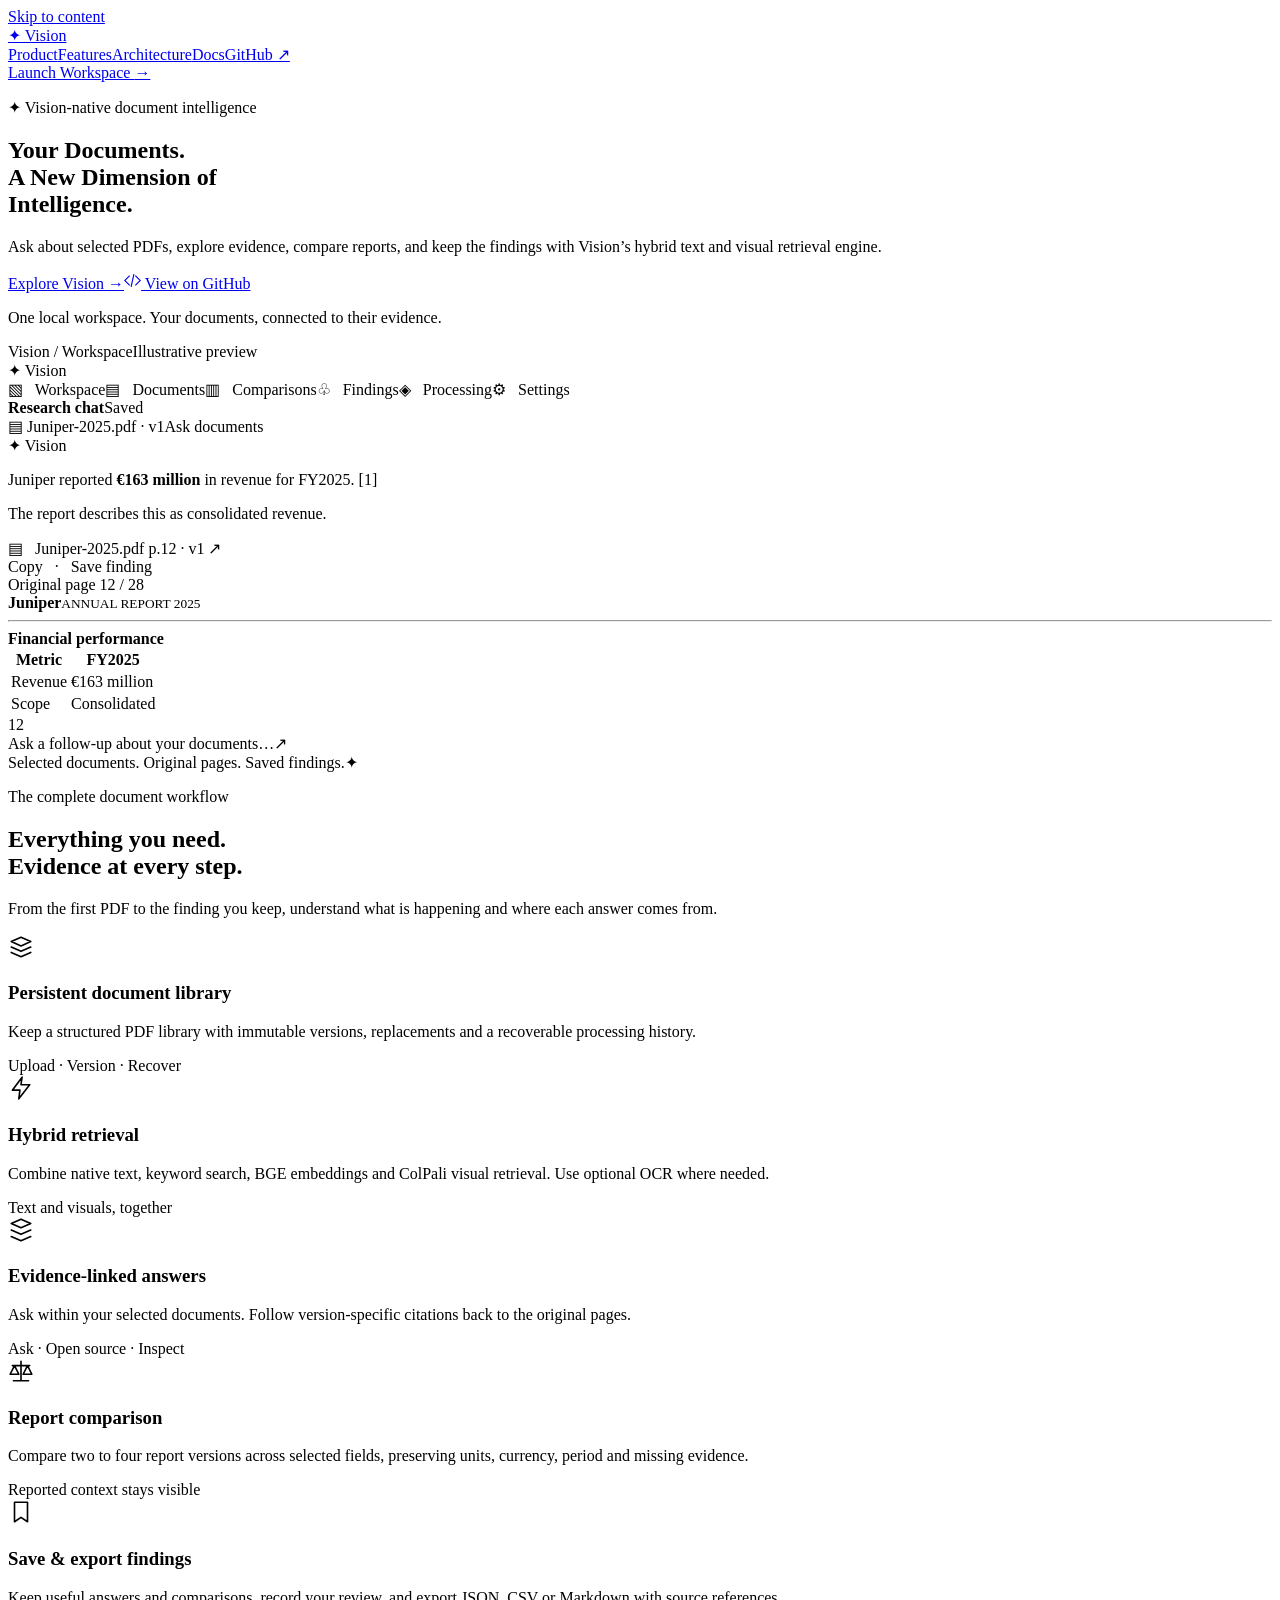
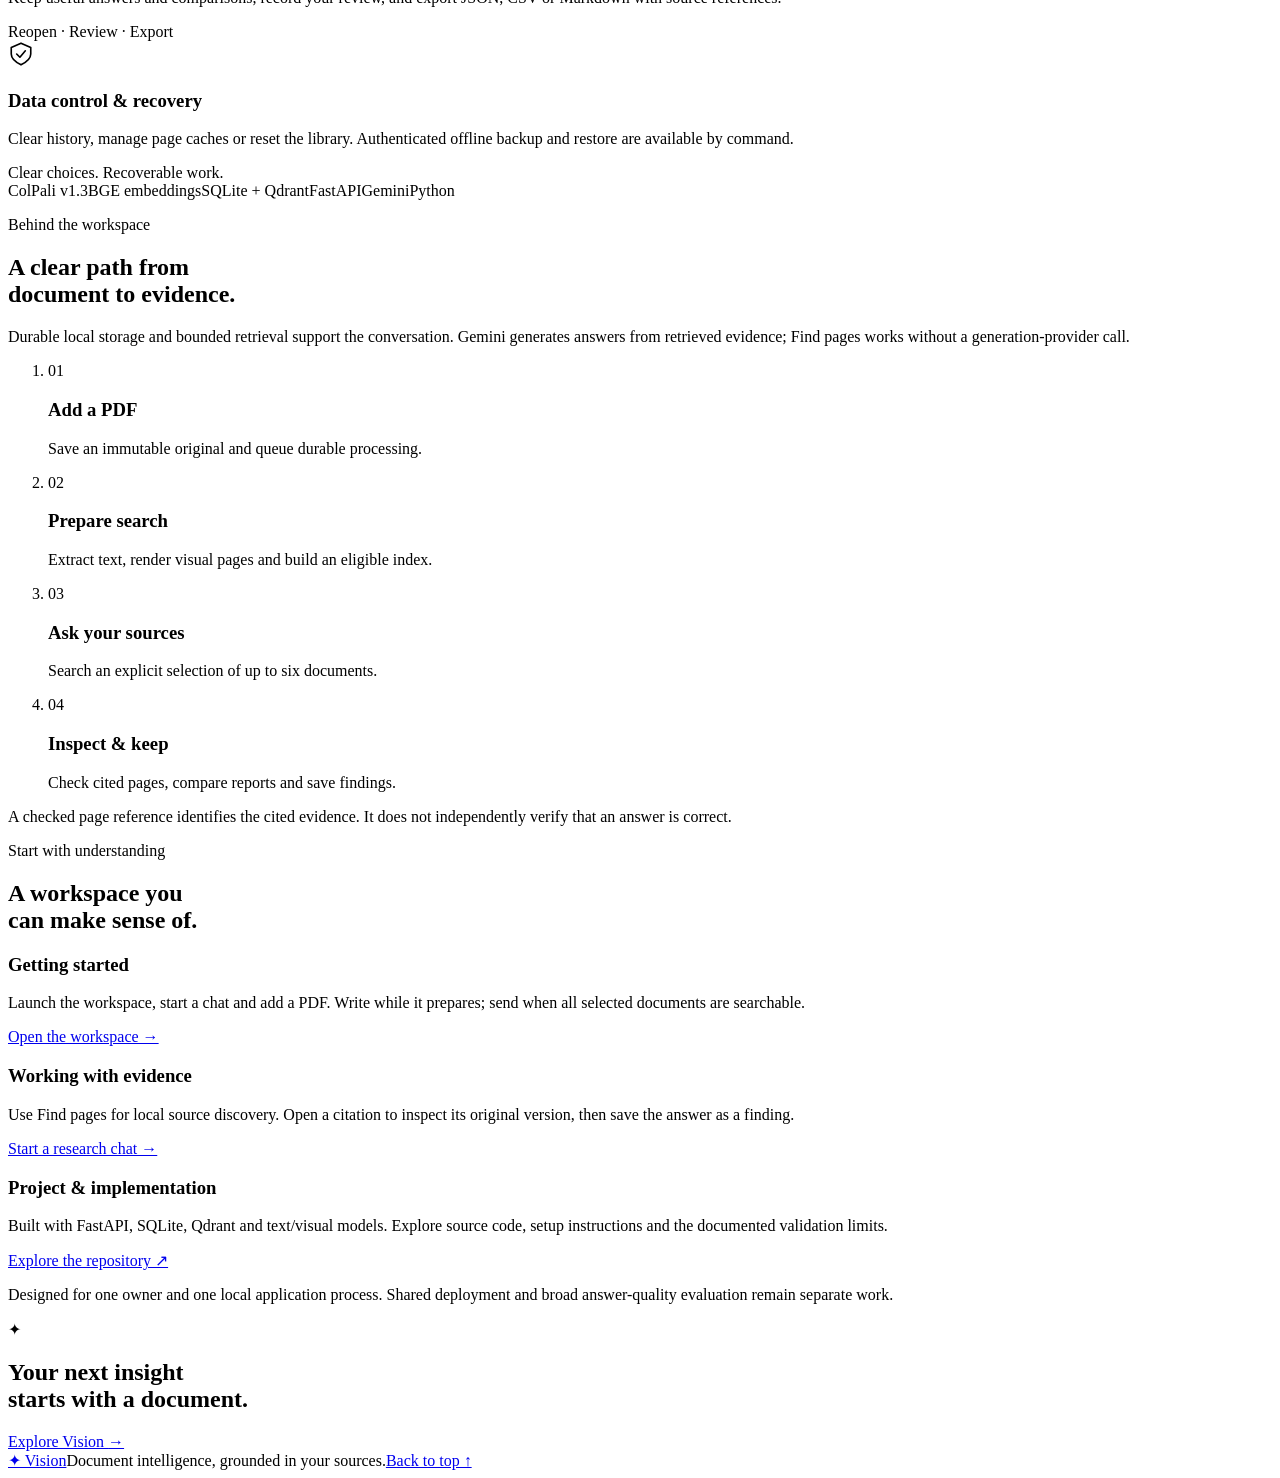
==== src/vision_rag/static/landing.html @ 255b36b0 "Polish landing icons mobile headline scale and singular page labels" ====
<!DOCTYPE html>
<html lang="en">
<head>
    <meta charset="UTF-8">
    <meta name="viewport" content="width=device-width, initial-scale=1.0">
    <meta name="description" content="Vision turns selected PDFs into an evidence-linked workspace. Explore hybrid retrieval, original cited pages, report comparisons and saved findings.">
    <meta name="theme-color" content="#091312">
    <title>Vision — Luminous Document Intelligence</title>
    <link rel="preconnect" href="https://fonts.googleapis.com">
    <link rel="preconnect" href="https://fonts.gstatic.com" crossorigin>
    <link href="https://fonts.googleapis.com/css2?family=Inter:wght@400;450;500;550;600;650;700&display=swap" rel="stylesheet">
    <link rel="stylesheet" href="/static/landing.css">
    <script src="/static/landing.js" defer></script>
</head>
<body>
    <a class="skip" href="#product">Skip to content</a>
    <div class="atmosphere" aria-hidden="true"><div class="orbit"></div><div class="ribbon"></div></div>
    <header class="site-header wrap">
        <a class="brand" href="/" aria-label="Vision home"><span class="star" aria-hidden="true">✦</span> Vision</a>
        <nav class="site-nav" aria-label="Project navigation"><a href="#product">Product</a><a href="#features">Features</a><a href="#architecture">Architecture</a><a href="#documentation">Docs</a><a href="https://github.com/saubhagya7dev/Vision---Document-Intelligence-RAG-pipeline" target="_blank" rel="noopener noreferrer">GitHub ↗</a></nav>
        <a class="button primary header-launch" href="/workspace">Launch Workspace <span aria-hidden="true">→</span></a>
    </header>
    <main>
        <section class="hero wrap" id="product" aria-labelledby="hero-title">
            <div class="hero-copy">
                <p class="eyebrow"><span aria-hidden="true">✦</span> Vision-native document intelligence</p>
                <h1 id="hero-title">Your Documents.<br>A New Dimension of<br><span>Intelligence.</span></h1>
                <p class="hero-description">Ask about selected PDFs, explore evidence, compare reports, and keep the findings with Vision’s hybrid text and visual retrieval engine.</p>
                <div class="hero-actions"><a class="button primary" href="/workspace">Explore Vision <span aria-hidden="true">→</span></a><a class="button secondary" href="https://github.com/saubhagya7dev/Vision---Document-Intelligence-RAG-pipeline" target="_blank" rel="noopener noreferrer"><svg aria-hidden="true" width="17" height="17" viewBox="0 0 24 24" fill="none" stroke="currentColor" stroke-width="1.6"><path d="m8 5-7 7 7 7M16 5l7 7-7 7M14 3l-4 18"/></svg> View on GitHub</a></div>
                <p class="hero-note">One local workspace. Your documents, connected to their evidence.</p>
            </div>
            <div class="product-preview" aria-label="Illustrative workspace preview using fictional reports">
                <div class="preview-windowbar"><span class="window-dots" aria-hidden="true"><i></i><i></i><i></i></span><span>Vision / Workspace</span><span class="demo-label">Illustrative preview</span></div>
                <div class="preview-app">
                    <aside class="preview-sidebar" aria-hidden="true"><div class="preview-brand"><span class="star">✦</span> Vision</div><span class="preview-nav active">▧ &nbsp; Workspace</span><span class="preview-nav">▤ &nbsp; Documents</span><span class="preview-nav">▥ &nbsp; Comparisons</span><span class="preview-nav">♧ &nbsp; Findings</span><span class="preview-nav">◈ &nbsp; Processing</span><span class="preview-nav">⚙ &nbsp; Settings</span></aside>
                    <div class="preview-main">
                        <div class="preview-heading"><strong>Research chat</strong><span class="small-state">Saved</span></div>
                        <div class="preview-scope"><span>▤ Juniper-2025.pdf · v1</span><span>Ask documents</span></div>
                        <div class="preview-content">
                            <div class="preview-answer"><div class="assistant-name"><span class="star">✦</span> Vision</div><p>Juniper reported <strong>€163 million</strong> in revenue for FY2025. <span class="demo-citation">[1]</span></p><p class="preview-muted">The report describes this as consolidated revenue.</p><div class="preview-source">▤ &nbsp; Juniper-2025.pdf <span>p.12 · v1 ↗</span></div><div class="preview-answer-actions">Copy &nbsp; · &nbsp; Save finding</div></div>
                            <div class="preview-evidence"><div class="preview-file">Original page <span>12 / 28</span></div><div class="preview-paper"><strong>Juniper</strong><small>ANNUAL REPORT 2025</small><hr><b>Financial performance</b><table><tr><th>Metric</th><th>FY2025</th></tr><tr><td>Revenue</td><td>€163 million</td></tr><tr><td>Scope</td><td>Consolidated</td></tr></table><span class="paper-page">12</span></div></div>
                        </div>
                        <div class="preview-composer"><span>Ask a follow-up about your documents…</span><span class="preview-send" aria-hidden="true">↗</span></div>
                    </div>
                </div>
                <div class="preview-caption"><span>Selected documents. Original pages. Saved findings.</span><span class="star" aria-hidden="true">✦</span></div>
            </div>
        </section>

        <section class="features wrap" id="features" aria-labelledby="features-title">
            <div class="section-heading"><p class="section-kicker">The complete document workflow</p><h2 id="features-title">Everything you need.<br><span>Evidence at every step.</span></h2><p>From the first PDF to the finding you keep, understand what is happening and where each answer comes from.</p></div>
            <div class="feature-grid">
                <article class="feature-card"><span class="feature-icon" aria-hidden="true"><svg width="26" height="26" viewBox="0 0 24 24" fill="none" stroke="currentColor" stroke-width="1.5" stroke-linecap="round" stroke-linejoin="round"><path d="m3 7 9-4 9 4-9 4-9-4Zm0 5 9 4 9-4M3 17l9 4 9-4"/></svg></span><h3>Persistent document library</h3><p>Keep a structured PDF library with immutable versions, replacements and a recoverable processing history.</p><span class="feature-detail">Upload · Version · Recover</span></article>
                <article class="feature-card"><span class="feature-icon" aria-hidden="true"><svg width="26" height="26" viewBox="0 0 24 24" fill="none" stroke="currentColor" stroke-width="1.5" stroke-linecap="round" stroke-linejoin="round"><path d="m13 2-9 12h7l-1 8 10-13h-8l1-7Z"/></svg></span><h3>Hybrid retrieval</h3><p>Combine native text, keyword search, BGE embeddings and ColPali visual retrieval. Use optional OCR where needed.</p><span class="feature-detail">Text and visuals, together</span></article>
                <article class="feature-card"><span class="feature-icon" aria-hidden="true"><svg width="26" height="26" viewBox="0 0 24 24" fill="none" stroke="currentColor" stroke-width="1.5" stroke-linecap="round" stroke-linejoin="round"><path d="m3 6 9-4 9 4-9 4-9-4Zm0 6 9 4 9-4M3 18l9 4 9-4"/></svg></span><h3>Evidence-linked answers</h3><p>Ask within your selected documents. Follow version-specific citations back to the original pages.</p><span class="feature-detail">Ask · Open source · Inspect</span></article>
                <article class="feature-card"><span class="feature-icon" aria-hidden="true"><svg width="26" height="26" viewBox="0 0 24 24" fill="none" stroke="currentColor" stroke-width="1.5" stroke-linecap="round" stroke-linejoin="round"><path d="M12 3v18M5 21h14M4 7h16M6 7l-4 8h8L6 7Zm12 0-4 8h8l-4-8Z"/></svg></span><h3>Report comparison</h3><p>Compare two to four report versions across selected fields, preserving units, currency, period and missing evidence.</p><span class="feature-detail">Reported context stays visible</span></article>
                <article class="feature-card"><span class="feature-icon" aria-hidden="true"><svg width="26" height="26" viewBox="0 0 24 24" fill="none" stroke="currentColor" stroke-width="1.5" stroke-linecap="round" stroke-linejoin="round"><path d="M6 3h12v18l-6-4-6 4V3Z"/></svg></span><h3>Save &amp; export findings</h3><p>Keep useful answers and comparisons, record your review, and export JSON, CSV or Markdown with source references.</p><span class="feature-detail">Reopen · Review · Export</span></article>
                <article class="feature-card"><span class="feature-icon" aria-hidden="true"><svg width="26" height="26" viewBox="0 0 24 24" fill="none" stroke="currentColor" stroke-width="1.5" stroke-linecap="round" stroke-linejoin="round"><path d="m12 2 9 4v6c0 5-5 8-9 10-4-2-9-5-9-10V6l9-4Z"/><path d="m8 12 3 3 5-6"/></svg></span><h3>Data control &amp; recovery</h3><p>Clear history, manage page caches or reset the library. Authenticated offline backup and restore are available by command.</p><span class="feature-detail">Clear choices. Recoverable work.</span></article>
            </div>
            <div class="technology-strip" aria-label="Project technologies"><span>ColPali v1.3</span><span>BGE embeddings</span><span>SQLite + Qdrant</span><span>FastAPI</span><span>Gemini</span><span>Python</span></div>
        </section>

        <section class="architecture wrap" id="architecture" aria-labelledby="architecture-title">
            <div class="section-heading"><p class="section-kicker">Behind the workspace</p><h2 id="architecture-title">A clear path from<br><span>document to evidence.</span></h2><p>Durable local storage and bounded retrieval support the conversation. Gemini generates answers from retrieved evidence; Find pages works without a generation-provider call.</p></div>
            <ol class="pipeline"><li><span>01</span><h3>Add a PDF</h3><p>Save an immutable original and queue durable processing.</p></li><li><span>02</span><h3>Prepare search</h3><p>Extract text, render visual pages and build an eligible index.</p></li><li><span>03</span><h3>Ask your sources</h3><p>Search an explicit selection of up to six documents.</p></li><li><span>04</span><h3>Inspect &amp; keep</h3><p>Check cited pages, compare reports and save findings.</p></li></ol>
            <p class="architecture-note">A checked page reference identifies the cited evidence. It does not independently verify that an answer is correct.</p>
        </section>

        <section class="documentation wrap" id="documentation" aria-labelledby="documentation-title">
            <div class="section-heading"><p class="section-kicker">Start with understanding</p><h2 id="documentation-title">A workspace you<br><span>can make sense of.</span></h2></div>
            <div class="guide-grid"><article><h3>Getting started</h3><p>Launch the workspace, start a chat and add a PDF. Write while it prepares; send when all selected documents are searchable.</p><a href="/workspace">Open the workspace →</a></article><article><h3>Working with evidence</h3><p>Use Find pages for local source discovery. Open a citation to inspect its original version, then save the answer as a finding.</p><a href="/workspace#chat">Start a research chat →</a></article><article><h3>Project &amp; implementation</h3><p>Built with FastAPI, SQLite, Qdrant and text/visual models. Explore source code, setup instructions and the documented validation limits.</p><a href="https://github.com/saubhagya7dev/Vision---Document-Intelligence-RAG-pipeline" target="_blank" rel="noopener noreferrer">Explore the repository ↗</a></article></div>
            <p class="local-note">Designed for one owner and one local application process. Shared deployment and broad answer-quality evaluation remain separate work.</p>
        </section>

        <section class="closing wrap"><span class="star" aria-hidden="true">✦</span><h2>Your next insight<br>starts with a document.</h2><a class="button primary" href="/workspace">Explore Vision <span aria-hidden="true">→</span></a></section>
    </main>
    <footer class="site-footer wrap"><a class="brand" href="/"><span class="star" aria-hidden="true">✦</span> Vision</a><span>Document intelligence, grounded in your sources.</span><a href="#product">Back to top ↑</a></footer>
</body>
</html>
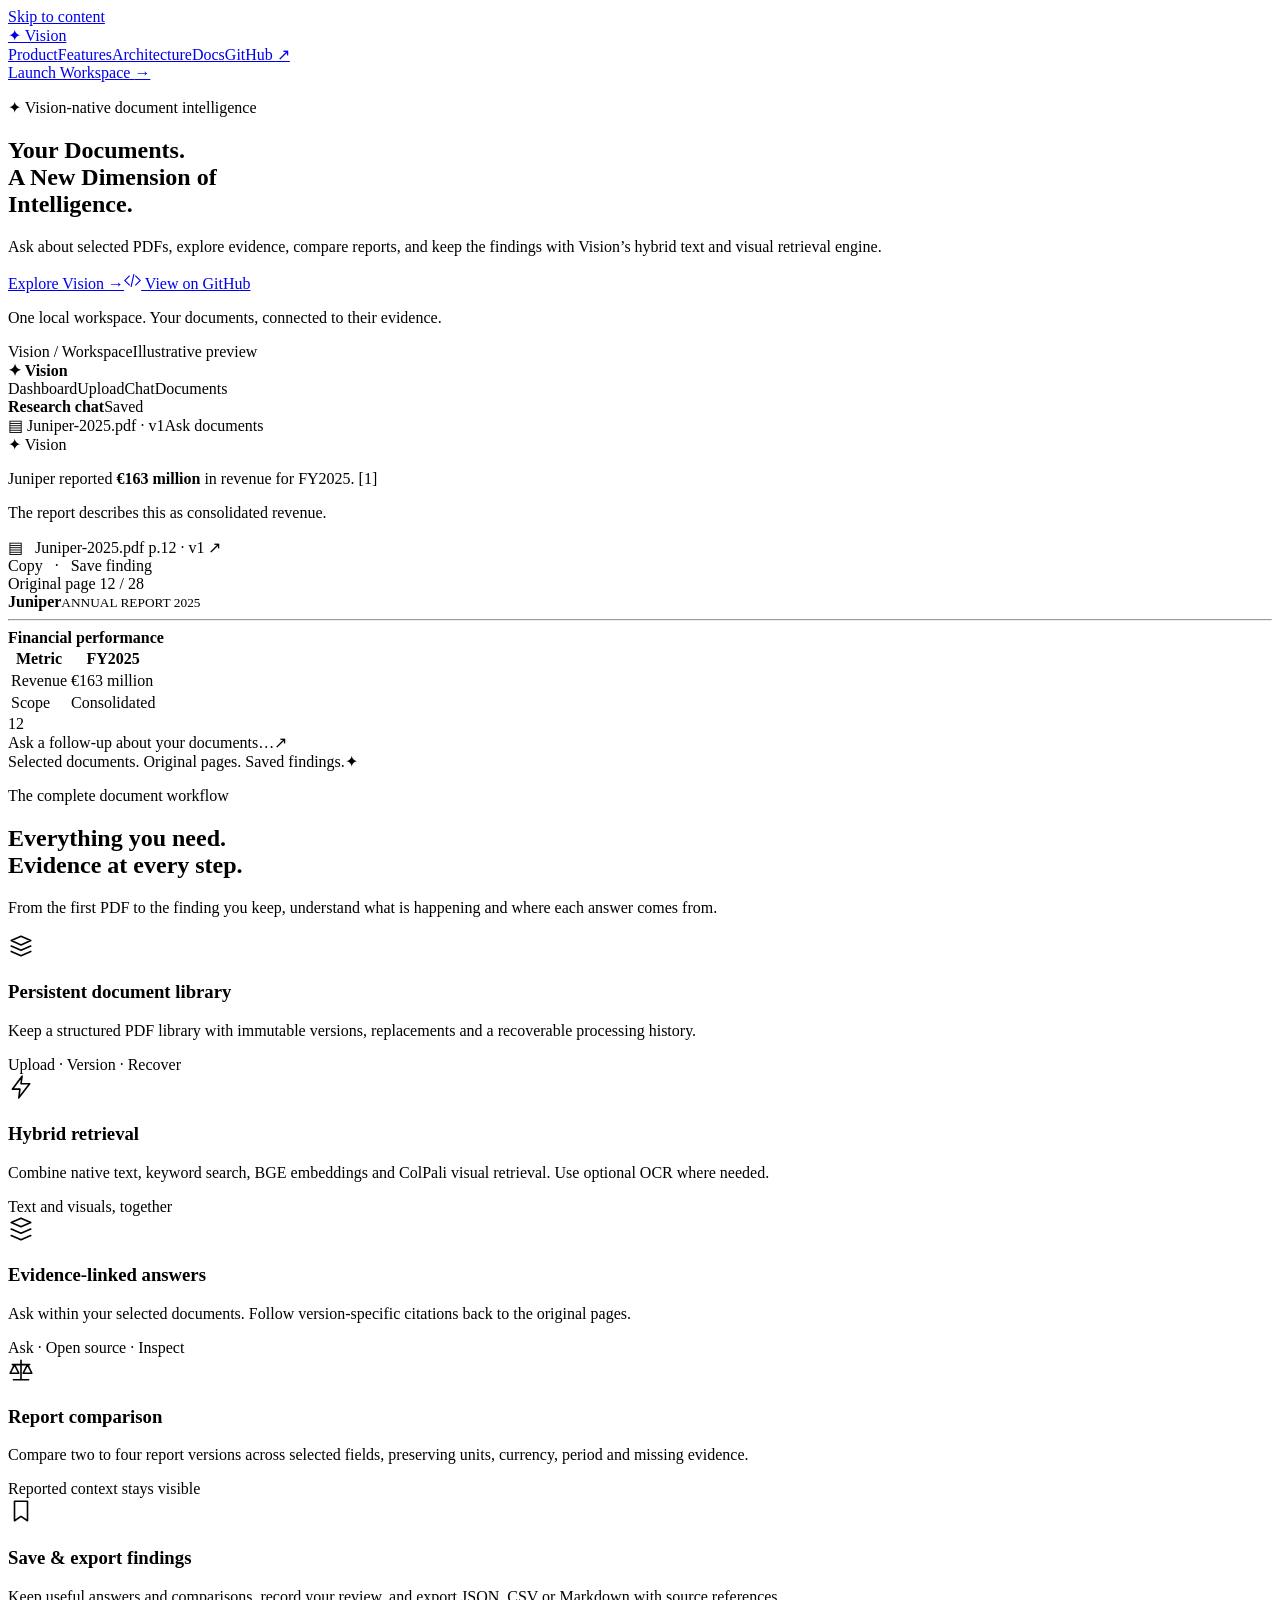
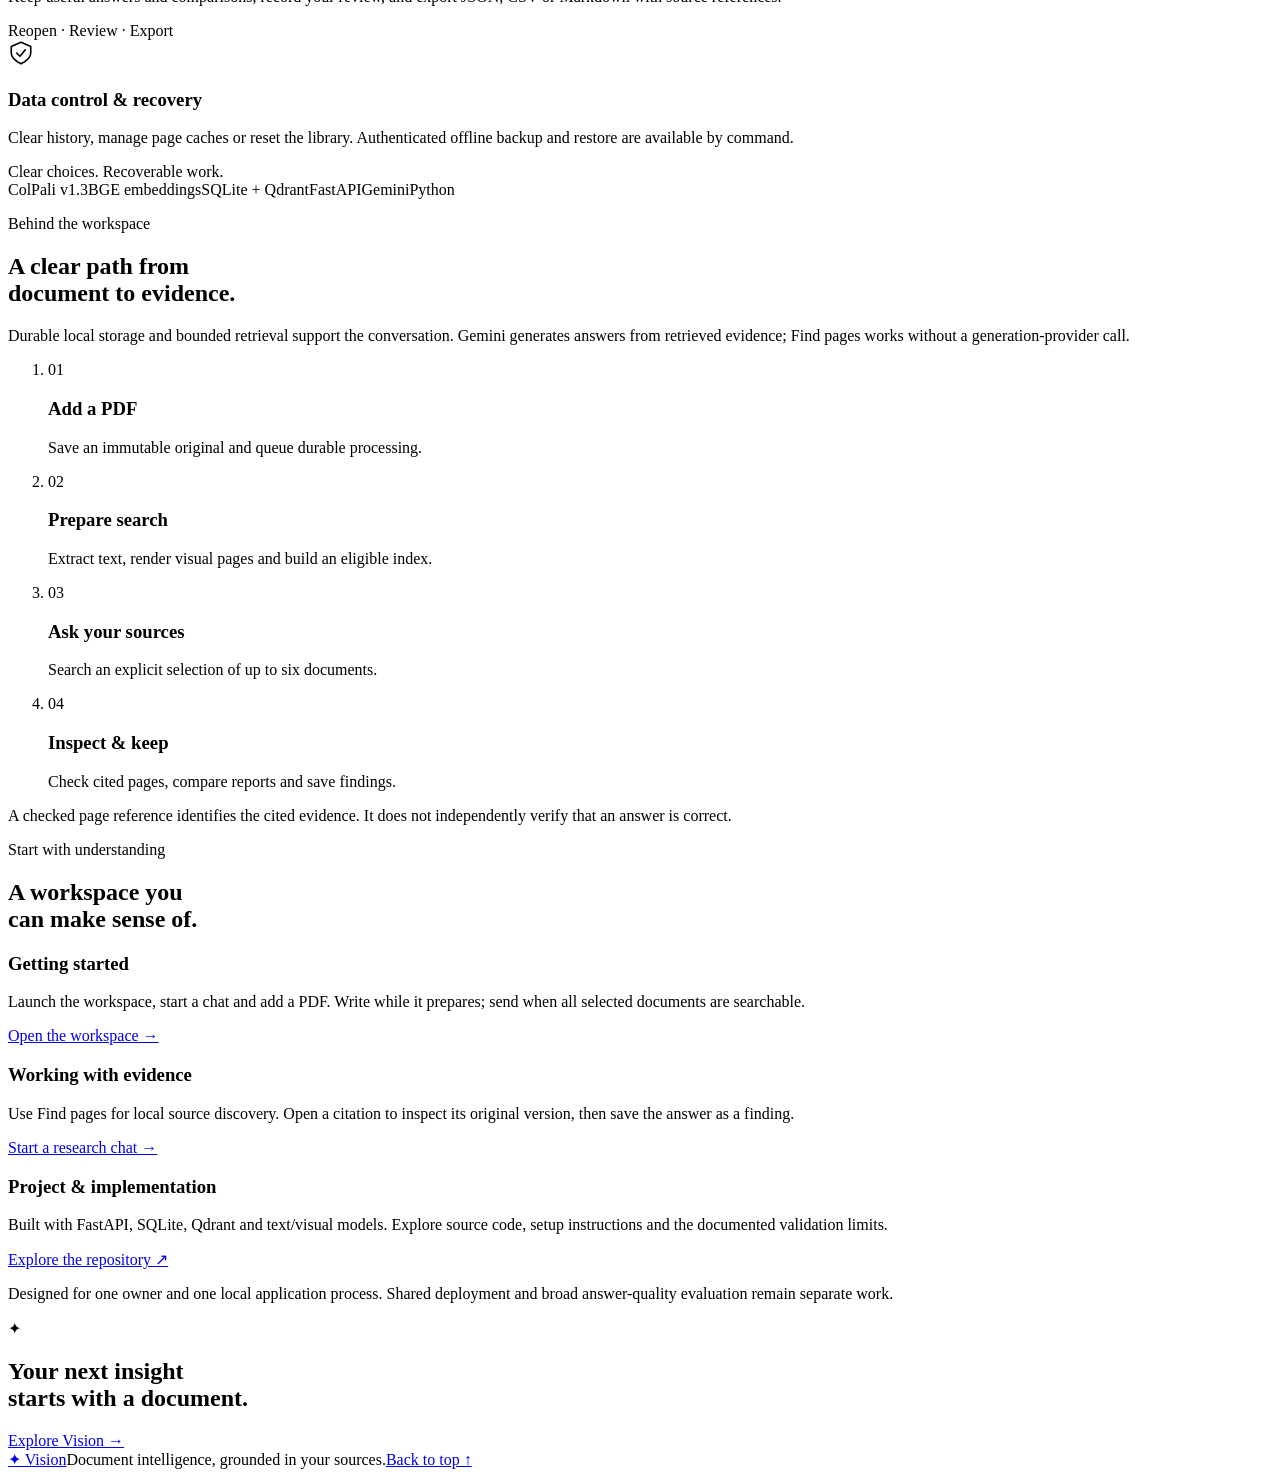
==== commit c2e3206e: "Darken project and workspace surfaces and style the compact navigation bar" ====
--- a/src/vision_rag/static/landing.html
+++ b/src/vision_rag/static/landing.html
@@ -31,8 +31,8 @@
             </div>
             <div class="product-preview" aria-label="Illustrative workspace preview using fictional reports">
                 <div class="preview-windowbar"><span class="window-dots" aria-hidden="true"><i></i><i></i><i></i></span><span>Vision / Workspace</span><span class="demo-label">Illustrative preview</span></div>
+                <div class="preview-mini-header" aria-hidden="true"><strong><span class="star">✦</span> Vision</strong><div class="preview-mini-nav"><span>Dashboard</span><span>Upload</span><span class="active">Chat</span><span>Documents</span></div></div>
                 <div class="preview-app">
-                    <aside class="preview-sidebar" aria-hidden="true"><div class="preview-brand"><span class="star">✦</span> Vision</div><span class="preview-nav active">▧ &nbsp; Workspace</span><span class="preview-nav">▤ &nbsp; Documents</span><span class="preview-nav">▥ &nbsp; Comparisons</span><span class="preview-nav">♧ &nbsp; Findings</span><span class="preview-nav">◈ &nbsp; Processing</span><span class="preview-nav">⚙ &nbsp; Settings</span></aside>
                     <div class="preview-main">
                         <div class="preview-heading"><strong>Research chat</strong><span class="small-state">Saved</span></div>
                         <div class="preview-scope"><span>▤ Juniper-2025.pdf · v1</span><span>Ask documents</span></div>
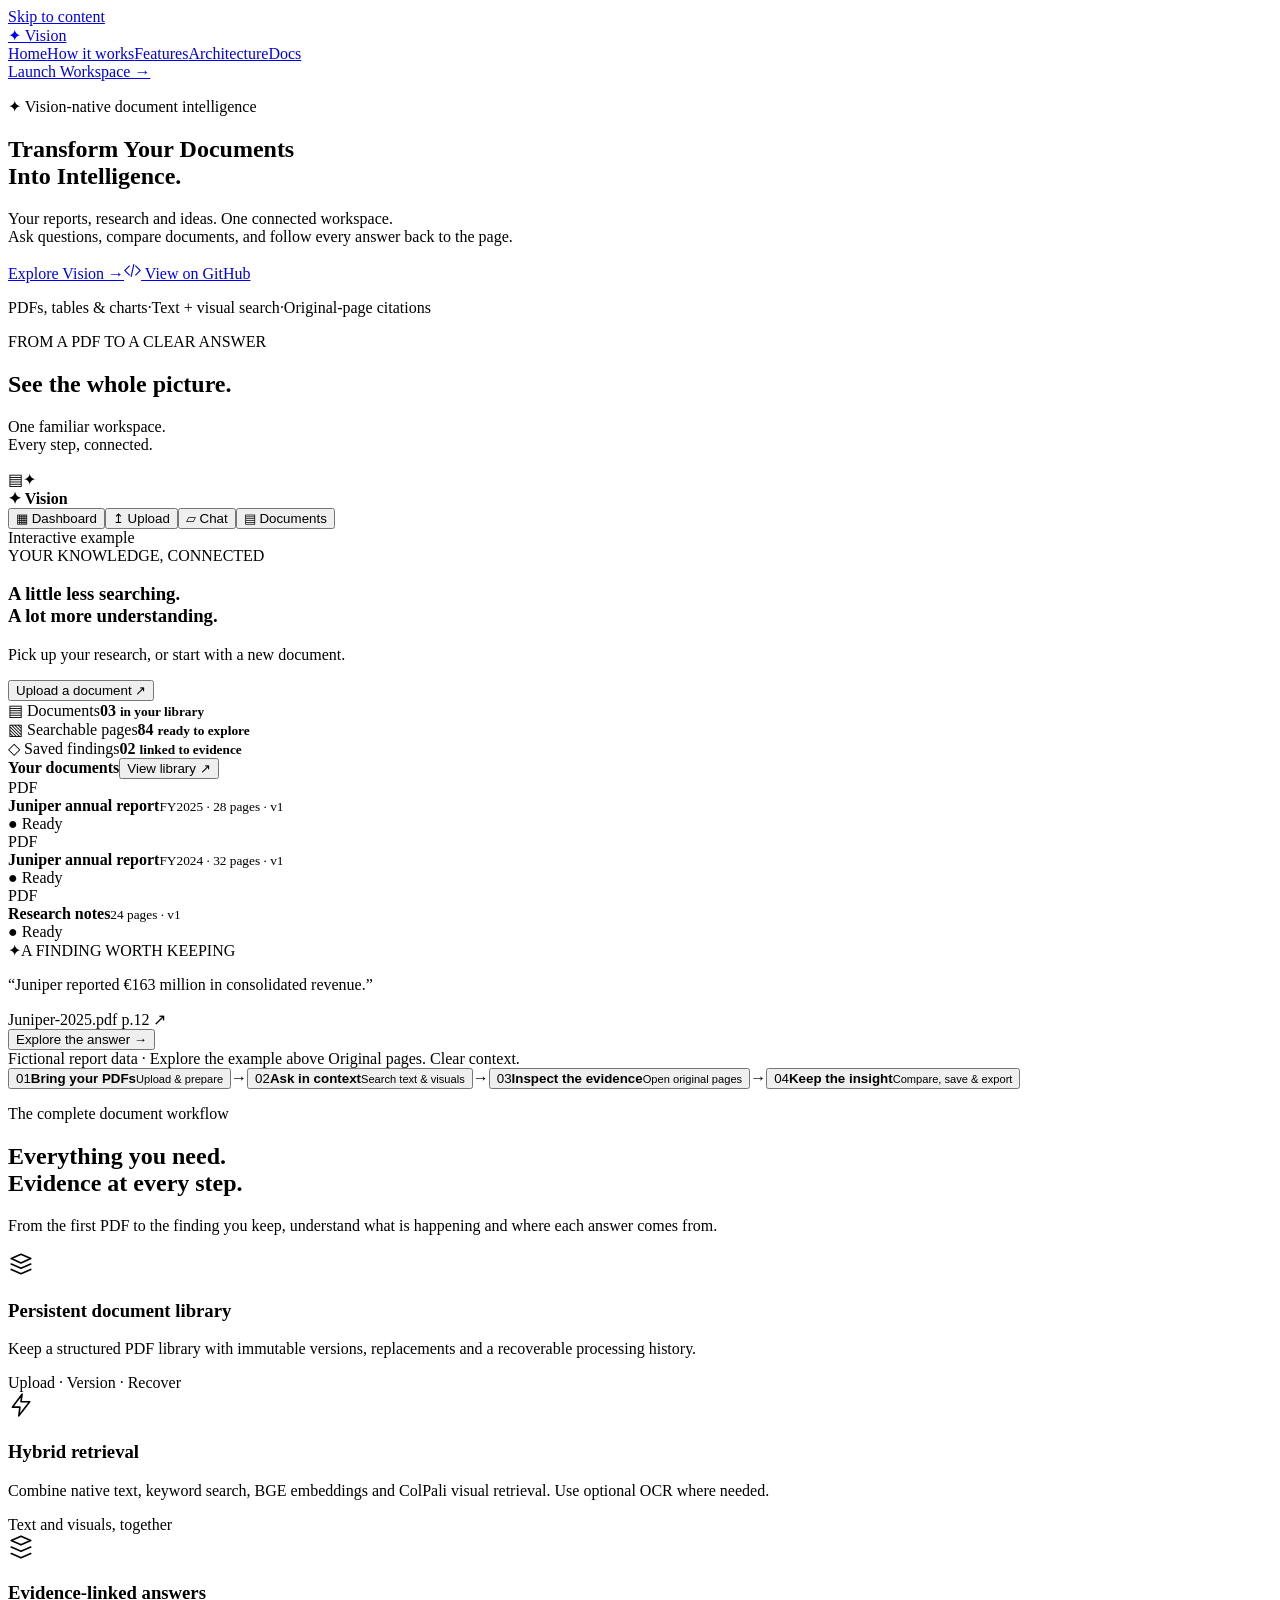
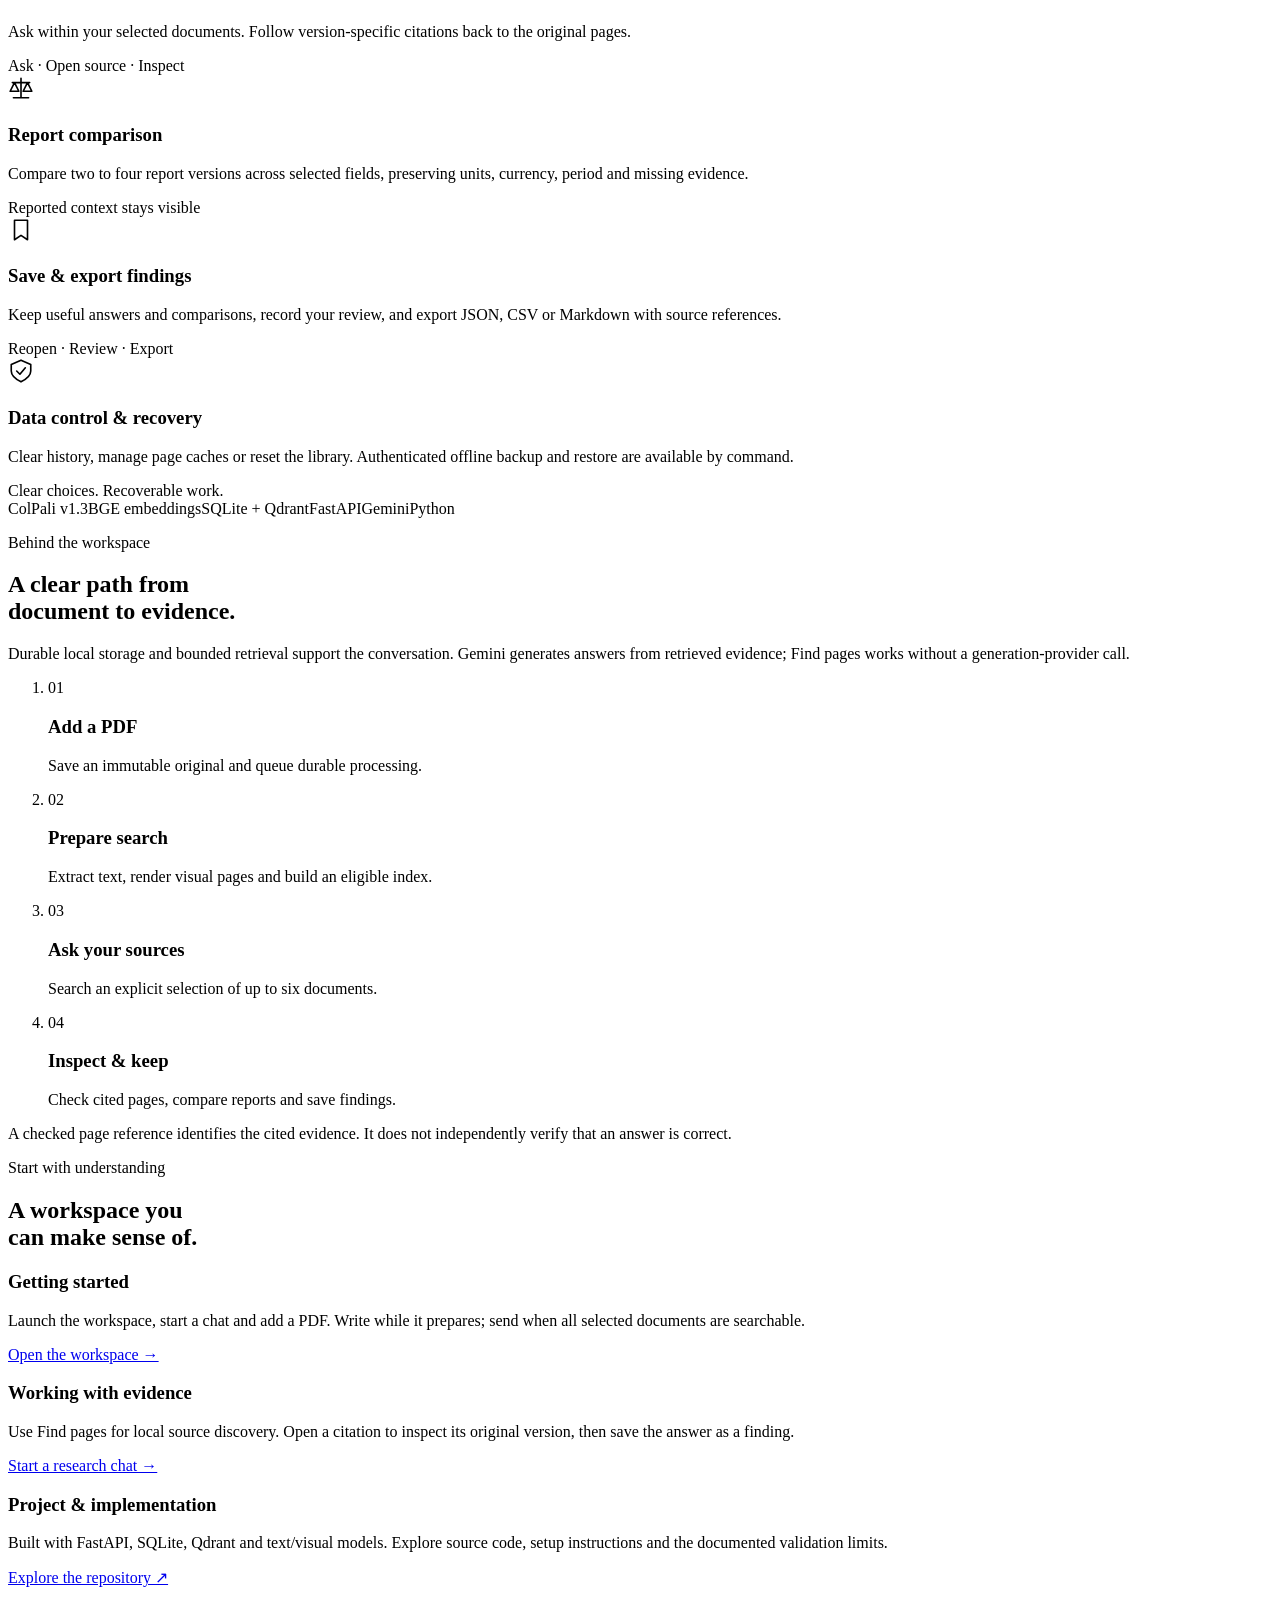
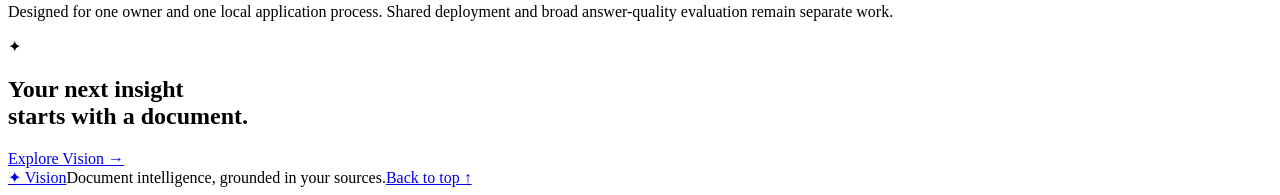
==== commit 9a33c97d: "Rebuild the landing story around a centered hero and complete product walkthrough" ====
--- a/src/vision_rag/static/landing.html
+++ b/src/vision_rag/static/landing.html
@@ -17,34 +17,47 @@
     <div class="atmosphere" aria-hidden="true"><div class="orbit"></div><div class="ribbon"></div></div>
     <header class="site-header wrap">
         <a class="brand" href="/" aria-label="Vision home"><span class="star" aria-hidden="true">✦</span> Vision</a>
-        <nav class="site-nav" aria-label="Project navigation"><a href="#product">Product</a><a href="#features">Features</a><a href="#architecture">Architecture</a><a href="#documentation">Docs</a><a href="https://github.com/saubhagya7dev/Vision---Document-Intelligence-RAG-pipeline" target="_blank" rel="noopener noreferrer">GitHub ↗</a></nav>
+        <nav class="site-nav" aria-label="Project navigation"><a href="#product">Home</a><a href="#how-it-works">How it works</a><a href="#features">Features</a><a href="#architecture">Architecture</a><a href="#documentation">Docs</a></nav>
         <a class="button primary header-launch" href="/workspace">Launch Workspace <span aria-hidden="true">→</span></a>
     </header>
     <main>
         <section class="hero wrap" id="product" aria-labelledby="hero-title">
             <div class="hero-copy">
                 <p class="eyebrow"><span aria-hidden="true">✦</span> Vision-native document intelligence</p>
-                <h1 id="hero-title">Your Documents.<br>A New Dimension of<br><span>Intelligence.</span></h1>
-                <p class="hero-description">Ask about selected PDFs, explore evidence, compare reports, and keep the findings with Vision’s hybrid text and visual retrieval engine.</p>
+                <h1 id="hero-title">Transform Your Documents<br>Into <span>Intelligence.</span></h1>
+                <p class="hero-description">Your reports, research and ideas. One connected workspace.<br>Ask questions, compare documents, and follow every answer back to the page.</p>
                 <div class="hero-actions"><a class="button primary" href="/workspace">Explore Vision <span aria-hidden="true">→</span></a><a class="button secondary" href="https://github.com/saubhagya7dev/Vision---Document-Intelligence-RAG-pipeline" target="_blank" rel="noopener noreferrer"><svg aria-hidden="true" width="17" height="17" viewBox="0 0 24 24" fill="none" stroke="currentColor" stroke-width="1.6"><path d="m8 5-7 7 7 7M16 5l7 7-7 7M14 3l-4 18"/></svg> View on GitHub</a></div>
-                <p class="hero-note">One local workspace. Your documents, connected to their evidence.</p>
+                <p class="hero-note"><span>PDFs, tables &amp; charts</span><i>·</i><span>Text + visual search</span><i>·</i><span>Original-page citations</span></p>
             </div>
-            <div class="product-preview" aria-label="Illustrative workspace preview using fictional reports">
-                <div class="preview-windowbar"><span class="window-dots" aria-hidden="true"><i></i><i></i><i></i></span><span>Vision / Workspace</span><span class="demo-label">Illustrative preview</span></div>
-                <div class="preview-mini-header" aria-hidden="true"><strong><span class="star">✦</span> Vision</strong><div class="preview-mini-nav"><span>Dashboard</span><span>Upload</span><span class="active">Chat</span><span>Documents</span></div></div>
-                <div class="preview-app">
-                    <div class="preview-main">
-                        <div class="preview-heading"><strong>Research chat</strong><span class="small-state">Saved</span></div>
-                        <div class="preview-scope"><span>▤ Juniper-2025.pdf · v1</span><span>Ask documents</span></div>
-                        <div class="preview-content">
-                            <div class="preview-answer"><div class="assistant-name"><span class="star">✦</span> Vision</div><p>Juniper reported <strong>€163 million</strong> in revenue for FY2025. <span class="demo-citation">[1]</span></p><p class="preview-muted">The report describes this as consolidated revenue.</p><div class="preview-source">▤ &nbsp; Juniper-2025.pdf <span>p.12 · v1 ↗</span></div><div class="preview-answer-actions">Copy &nbsp; · &nbsp; Save finding</div></div>
-                            <div class="preview-evidence"><div class="preview-file">Original page <span>12 / 28</span></div><div class="preview-paper"><strong>Juniper</strong><small>ANNUAL REPORT 2025</small><hr><b>Financial performance</b><table><tr><th>Metric</th><th>FY2025</th></tr><tr><td>Revenue</td><td>€163 million</td></tr><tr><td>Scope</td><td>Consolidated</td></tr></table><span class="paper-page">12</span></div></div>
-                        </div>
-                        <div class="preview-composer"><span>Ask a follow-up about your documents…</span><span class="preview-send" aria-hidden="true">↗</span></div>
+        </section>
+
+        <section class="experience wrap" id="how-it-works" aria-labelledby="experience-title">
+            <div class="experience-intro"><div><p class="section-kicker">FROM A PDF TO A CLEAR ANSWER</p><h2 id="experience-title">See the whole picture.</h2></div><p>One familiar workspace.<br>Every step, connected.</p></div>
+            <div class="product-stage">
+                <div class="stage-grid" aria-hidden="true"></div><span class="stage-node node-left" aria-hidden="true">▤</span><span class="stage-node node-right" aria-hidden="true">✦</span>
+                <div class="demo-window" aria-label="Interactive product demonstration with fictional Juniper report data">
+                    <div class="demo-topbar"><strong><span class="star" aria-hidden="true">✦</span> Vision</strong><div class="demo-tabs" role="tablist" aria-label="Explore the document workflow"><button id="demo-tab-dashboard" role="tab" aria-selected="true" aria-controls="demo-dashboard" data-demo="dashboard">▦ <span>Dashboard</span></button><button id="demo-tab-upload" role="tab" aria-selected="false" aria-controls="demo-upload" tabindex="-1" data-demo="upload">↥ <span>Upload</span></button><button id="demo-tab-chat" role="tab" aria-selected="false" aria-controls="demo-chat" tabindex="-1" data-demo="chat">▱ <span>Chat</span></button><button id="demo-tab-documents" role="tab" aria-selected="false" aria-controls="demo-documents" tabindex="-1" data-demo="documents">▤ <span>Documents</span></button></div><span class="demo-badge"><i></i> Interactive example</span></div>
+                    <div class="demo-panel" id="demo-dashboard" role="tabpanel" aria-labelledby="demo-tab-dashboard">
+                        <div class="demo-page-heading"><div><span class="demo-eyebrow">YOUR KNOWLEDGE, CONNECTED</span><h3>A little less searching.<br>A lot more understanding.</h3><p>Pick up your research, or start with a new document.</p></div><button class="button secondary demo-next" data-go="upload">Upload a document <span>↗</span></button></div>
+                        <div class="demo-stats"><div><span>▤ Documents</span><strong>03 <small>in your library</small></strong></div><div><span>▧ Searchable pages</span><strong>84 <small>ready to explore</small></strong></div><div><span>◇ Saved findings</span><strong>02 <small>linked to evidence</small></strong></div></div>
+                        <div class="dashboard-bottom"><div class="demo-library"><div class="demo-card-heading"><strong>Your documents</strong><button class="text-button" data-go="documents">View library ↗</button></div><div class="demo-file-row"><span class="pdf-symbol">PDF</span><div><strong>Juniper annual report</strong><small>FY2025 · 28 pages · v1</small></div><span class="ready-label">● Ready</span></div><div class="demo-file-row"><span class="pdf-symbol">PDF</span><div><strong>Juniper annual report</strong><small>FY2024 · 32 pages · v1</small></div><span class="ready-label">● Ready</span></div><div class="demo-file-row"><span class="pdf-symbol">PDF</span><div><strong>Research notes</strong><small>24 pages · v1</small></div><span class="ready-label">● Ready</span></div></div><div class="demo-finding"><span class="star">✦</span><span class="demo-eyebrow">A FINDING WORTH KEEPING</span><p>“Juniper reported €163 million in consolidated revenue.”</p><div class="evidence-chip">Juniper-2025.pdf <span>p.12 ↗</span></div><button class="text-button" data-go="chat">Explore the answer →</button></div></div>
                     </div>
+                    <div class="demo-panel" id="demo-upload" role="tabpanel" aria-labelledby="demo-tab-upload" hidden>
+                        <div class="demo-page-heading"><div><span class="demo-eyebrow">01 / BRING YOUR DOCUMENTS</span><h3>From a PDF to a searchable source.</h3><p>Keep your original. See exactly where preparation stands.</p></div><span class="example-tag">Example preparation</span></div>
+                        <div class="upload-demo-grid"><div class="upload-illustration"><span>↥</span><h4>A new perspective starts here.</h4><p>Add a PDF to your persistent library.<br>Text, tables and visual pages stay connected.</p><a class="button primary" href="/workspace#upload">Upload your own PDF →</a></div><div class="preparation-demo"><div class="demo-file-row"><span class="pdf-symbol">PDF</span><div><strong>Juniper-2025.pdf</strong><small>28 pages · Original retained</small></div></div><ol class="preparation-steps"><li><b>✓</b><div>Save original<small>An immutable version in your library</small></div><span>Complete</span></li><li><b>✓</b><div>Read text &amp; visual pages<small>Preserve the document’s structure</small></div><span>Complete</span></li><li><b>✓</b><div>Prepare search<small>Text and visual retrieval ready</small></div><span>Complete</span></li></ol><button class="button secondary" data-go="chat">Next: ask about this report →</button></div></div>
+                    </div>
+                    <div class="demo-panel" id="demo-chat" role="tabpanel" aria-labelledby="demo-tab-chat" hidden>
+                        <div class="demo-page-heading compact"><div><span class="demo-eyebrow">02 / ASK. THEN INSPECT.</span><h3>An answer is only the beginning.</h3></div><span class="scope-chip">▤ Juniper-2025.pdf · v1</span></div>
+                        <div class="research-demo"><div class="demo-conversation"><div class="demo-question">What revenue did Juniper report for FY2025?</div><div class="demo-answer"><strong><span class="star">✦</span> Vision</strong><p>Juniper reported <em>€163 million</em> in revenue for FY2025. <button class="citation-demo" aria-label="Highlight the original source page">[1]</button></p><p class="preview-muted">The report identifies this as consolidated revenue. The original page and document version are attached below.</p><button class="evidence-chip citation-demo">▤ Juniper-2025.pdf <span>Page 12 · v1 ↗</span></button><div class="preview-answer-actions">Original version · Page-linked evidence</div></div><a class="demo-composer" href="/workspace#chat">Ask about your own documents… <span>↑</span></a></div><div class="demo-source" id="demo-source"><div class="demo-card-heading"><strong>Source page</strong><span>12 / 28</span></div><div class="demo-paper"><span>JUNIPER</span><small>ANNUAL REPORT / FY2025</small><hr><h4>Financial performance</h4><p>Consolidated results</p><table><tr><th>Metric</th><th>FY2025</th></tr><tr class="highlight-row"><td>Revenue</td><td>€163 million</td></tr><tr><td>Reporting scope</td><td>Consolidated</td></tr></table><div class="paper-lines" aria-hidden="true"></div><small class="paper-page">12</small></div><p class="source-feedback" role="status">Click a citation to inspect the source.</p></div></div>
+                    </div>
+                    <div class="demo-panel" id="demo-documents" role="tabpanel" aria-labelledby="demo-tab-documents" hidden>
+                        <div class="demo-page-heading"><div><span class="demo-eyebrow">03 / BUILD ON WHAT YOU KNOW</span><h3>Your library. A lasting source of context.</h3><p>Versions, search readiness and original pages in one place.</p></div><a class="button secondary" href="/workspace#documents">Open your library ↗</a></div>
+                        <div class="demo-table-scroll"><table class="demo-doc-table"><thead><tr><th>Document</th><th>Version</th><th>Pages</th><th>Status</th></tr></thead><tbody><tr><td><span class="pdf-symbol">PDF</span> Juniper annual report · FY2025</td><td>v1</td><td>28</td><td><span class="ready-label">● Ready to ask</span></td></tr><tr><td><span class="pdf-symbol">PDF</span> Juniper annual report · FY2024</td><td>v1</td><td>32</td><td><span class="ready-label">● Ready to ask</span></td></tr><tr><td><span class="pdf-symbol">PDF</span> Research notes</td><td>v1</td><td>24</td><td><span class="ready-label">● Ready to ask</span></td></tr></tbody></table></div><div class="library-explanation"><div><strong>Compare with context</strong><p>Choose two to four report versions. Compare reported fields with their units, periods and sources.</p></div><div><strong>Keep the useful parts</strong><p>Save answers and comparisons as findings. Reopen, review and export them with evidence.</p></div></div>
+                    </div>
+                    <div class="demo-footer"><span>Fictional report data · Explore the example above</span><span><i></i> Original pages. Clear context.</span></div>
                 </div>
-                <div class="preview-caption"><span>Selected documents. Original pages. Saved findings.</span><span class="star" aria-hidden="true">✦</span></div>
             </div>
+            <div class="workflow-rail" aria-label="Document workflow"><button data-go="upload"><span>01</span><strong>Bring your PDFs</strong><small>Upload &amp; prepare</small></button><span class="rail-arrow" aria-hidden="true">→</span><button data-go="chat"><span>02</span><strong>Ask in context</strong><small>Search text &amp; visuals</small></button><span class="rail-arrow" aria-hidden="true">→</span><button data-go="chat"><span>03</span><strong>Inspect the evidence</strong><small>Open original pages</small></button><span class="rail-arrow" aria-hidden="true">→</span><button data-go="documents"><span>04</span><strong>Keep the insight</strong><small>Compare, save &amp; export</small></button></div>
         </section>
 
         <section class="features wrap" id="features" aria-labelledby="features-title">
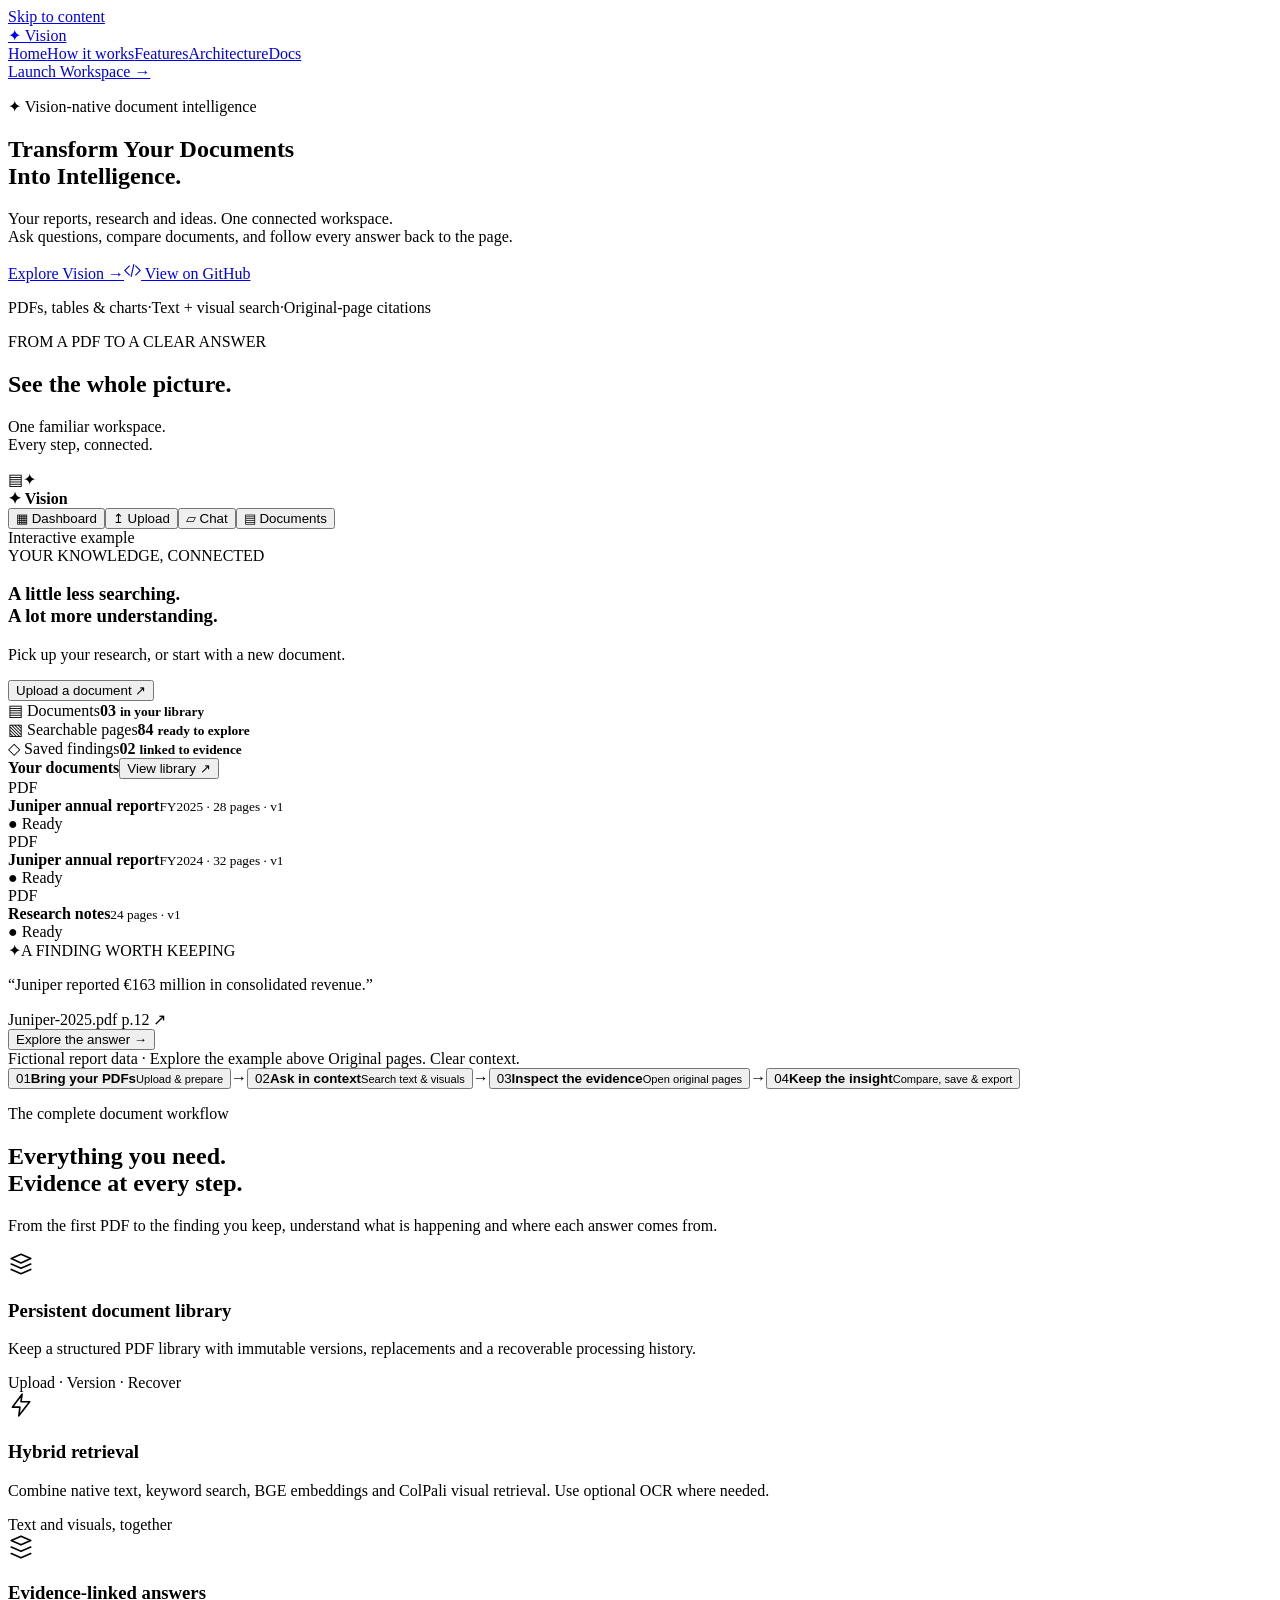
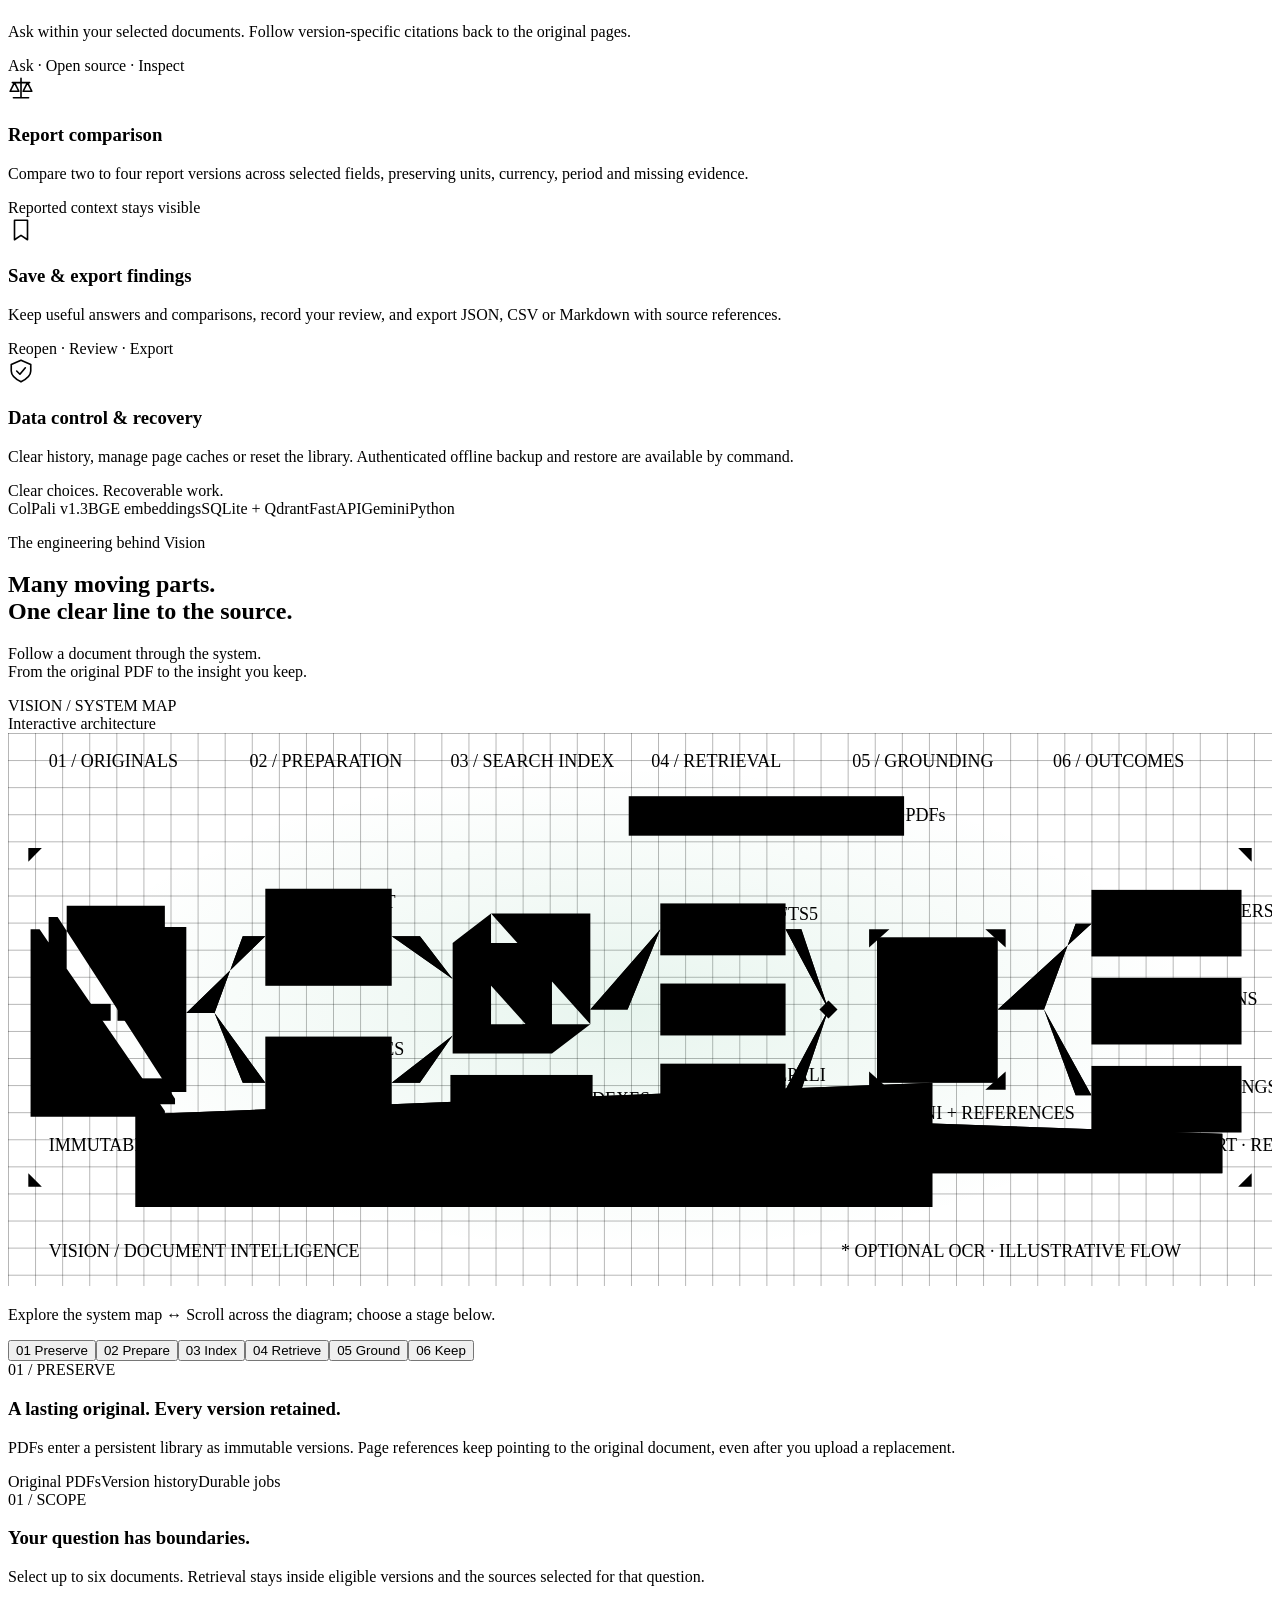
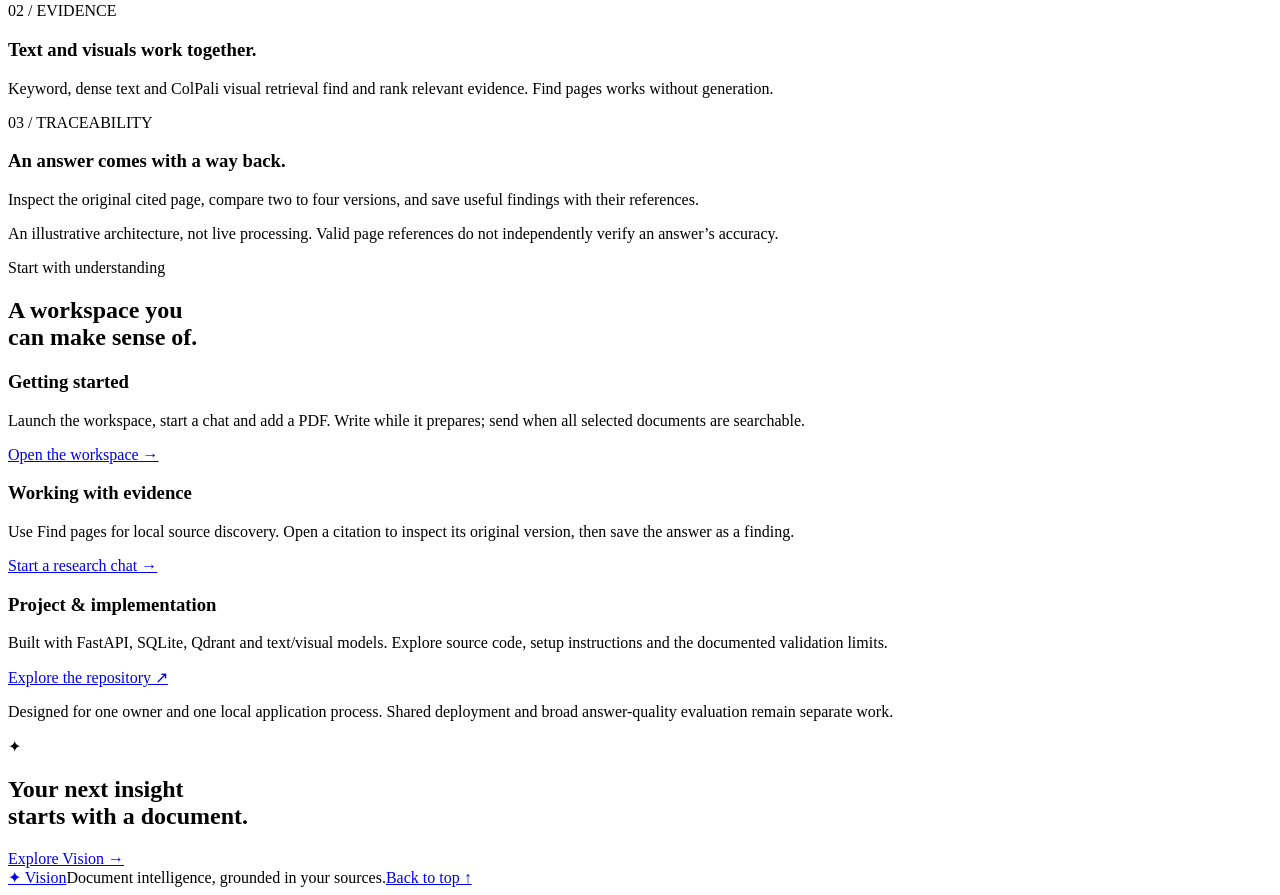
==== commit 1ced9d99: "Illustrate Vision's complete document-to-evidence architecture in an original wireframe" ====
--- a/src/vision_rag/static/landing.html
+++ b/src/vision_rag/static/landing.html
@@ -11,6 +11,8 @@
     <link href="https://fonts.googleapis.com/css2?family=Inter:wght@400;450;500;550;600;650;700&display=swap" rel="stylesheet">
     <link rel="stylesheet" href="/static/landing.css">
     <script src="/static/landing.js" defer></script>
+    <link rel="stylesheet" href="/static/wireframe.css">
+    <script src="/static/wireframe.js" defer></script>
 </head>
 <body>
     <a class="skip" href="#product">Skip to content</a>
@@ -24,8 +26,8 @@
         <section class="hero wrap" id="product" aria-labelledby="hero-title">
             <div class="hero-copy">
                 <p class="eyebrow"><span aria-hidden="true">✦</span> Vision-native document intelligence</p>
-                <h1 id="hero-title">Transform Your Documents<br>Into <span>Intelligence.</span></h1>
-                <p class="hero-description">Your reports, research and ideas. One connected workspace.<br>Ask questions, compare documents, and follow every answer back to the page.</p>
+                <h1 id="hero-title">Transform Your Documents<br> Into <span>Intelligence.</span></h1>
+                <p class="hero-description">Your reports, research and ideas. One connected workspace.<br> Ask questions, compare documents, and follow every answer back to the page.</p>
                 <div class="hero-actions"><a class="button primary" href="/workspace">Explore Vision <span aria-hidden="true">→</span></a><a class="button secondary" href="https://github.com/saubhagya7dev/Vision---Document-Intelligence-RAG-pipeline" target="_blank" rel="noopener noreferrer"><svg aria-hidden="true" width="17" height="17" viewBox="0 0 24 24" fill="none" stroke="currentColor" stroke-width="1.6"><path d="m8 5-7 7 7 7M16 5l7 7-7 7M14 3l-4 18"/></svg> View on GitHub</a></div>
                 <p class="hero-note"><span>PDFs, tables &amp; charts</span><i>·</i><span>Text + visual search</span><i>·</i><span>Original-page citations</span></p>
             </div>
@@ -73,10 +75,20 @@
             <div class="technology-strip" aria-label="Project technologies"><span>ColPali v1.3</span><span>BGE embeddings</span><span>SQLite + Qdrant</span><span>FastAPI</span><span>Gemini</span><span>Python</span></div>
         </section>
 
-        <section class="architecture wrap" id="architecture" aria-labelledby="architecture-title">
-            <div class="section-heading"><p class="section-kicker">Behind the workspace</p><h2 id="architecture-title">A clear path from<br><span>document to evidence.</span></h2><p>Durable local storage and bounded retrieval support the conversation. Gemini generates answers from retrieved evidence; Find pages works without a generation-provider call.</p></div>
-            <ol class="pipeline"><li><span>01</span><h3>Add a PDF</h3><p>Save an immutable original and queue durable processing.</p></li><li><span>02</span><h3>Prepare search</h3><p>Extract text, render visual pages and build an eligible index.</p></li><li><span>03</span><h3>Ask your sources</h3><p>Search an explicit selection of up to six documents.</p></li><li><span>04</span><h3>Inspect &amp; keep</h3><p>Check cited pages, compare reports and save findings.</p></li></ol>
-            <p class="architecture-note">A checked page reference identifies the cited evidence. It does not independently verify that an answer is correct.</p>
+        <section class="architecture wrap wire-section" id="architecture" aria-labelledby="architecture-title">
+            <div class="wire-heading"><div class="section-heading"><p class="section-kicker">The engineering behind Vision</p><h2 id="architecture-title">Many moving parts.<br><span>One clear line to the source.</span></h2></div><p>Follow a document through the system.<br>From the original PDF to the insight you keep.</p></div>
+            <div class="wire-experience" id="vision-wireframe" data-running="false">
+                <div class="wire-topbar"><span><i></i> VISION / SYSTEM MAP</span><div><span id="wire-mode">Interactive architecture</span><button id="wire-play" type="button" hidden>Play animation</button></div></div>
+                <div class="wire-scroll" tabindex="0" role="region" aria-label="Vision architecture diagram. Scroll horizontally on smaller screens" aria-describedby="wire-scroll-hint"><svg viewBox="0 0 1120 490" class="wire-scene" role="img" aria-labelledby="wire-svg-title wire-svg-desc"><title id="wire-svg-title">From original PDFs to evidence-linked understanding</title><desc id="wire-svg-desc">PDFs are preserved as immutable versions. Native text and rendered pages feed keyword, dense text and visual indexes. A question over selected documents retrieves and fuses evidence. Find pages returns evidence directly; Gemini uses retrieved evidence for cited answers and comparisons. Useful findings retain original page references.</desc><defs><pattern id="wire-grid" width="24" height="24" patternUnits="userSpaceOnUse"><path d="M24 0H0V24" fill="none" stroke="currentColor" stroke-width=".5"/></pattern><radialGradient id="wire-halo"><stop stop-color="#3caa72" stop-opacity=".12"/><stop offset="1" stop-color="#3caa72" stop-opacity="0"/></radialGradient></defs><rect width="1120" height="490" fill="url(#wire-grid)" class="wire-grid-fill"/><ellipse cx="550" cy="245" rx="500" ry="215" fill="url(#wire-halo)"/><g class="wire-construction"><path d="M26 105V390" stroke-dasharray="2 8"/><path d="M204 105V390" stroke-dasharray="2 8"/><path d="M382 105V390" stroke-dasharray="2 8"/><path d="M560 105V390" stroke-dasharray="2 8"/><path d="M738 105V390" stroke-dasharray="2 8"/><path d="M916 105V390" stroke-dasharray="2 8"/><path d="M1094 105V390" stroke-dasharray="2 8"/><path d="M18 114v-12h12M1090 102h12v12M18 390v12h12M1090 402h12v-12M20 252h1080"/></g><text x="36" y="30" class="wire-column-label">01 / ORIGINALS</text><text x="214" y="30" class="wire-column-label">02 / PREPARATION</text><text x="392" y="30" class="wire-column-label">03 / SEARCH INDEX</text><text x="570" y="30" class="wire-column-label">04 / RETRIEVAL</text><text x="748" y="30" class="wire-column-label">05 / GROUNDING</text><text x="926" y="30" class="wire-column-label">06 / OUTCOMES</text><g class="wire-query"><rect x="550" y="56" width="244" height="35" class="" /><text x="565" y="78" class="">YOUR QUESTION + SELECTED PDFs</text><path d="M650 91V131"/><path class="wire-packet" d="M650 91V131"/></g><g class="wire-route" data-wire-route="1"><path d="M158 248H183L208 180H228"/><path class="wire-packet" d="M158 248H183L208 180H228"/></g><g class="wire-route" data-wire-route="1"><path d="M183 248L208 310H228"/><path class="wire-packet" d="M183 248L208 310H228"/></g><g class="wire-route" data-wire-route="2"><path d="M340 180H365L394 218"/><path class="wire-packet" d="M340 180H365L394 218"/></g><g class="wire-route" data-wire-route="2"><path d="M340 310H365L394 268"/><path class="wire-packet" d="M340 310H365L394 268"/></g><g class="wire-route" data-wire-route="3"><path d="M516 245H549L578 174"/><path class="wire-packet" d="M516 245H549L578 174"/></g><g class="wire-route" data-wire-route="3"><path d="M549 245H578"/><path class="wire-packet" d="M549 245H578"/></g><g class="wire-route" data-wire-route="3"><path d="M549 245L578 316"/><path class="wire-packet" d="M549 245L578 316"/></g><g class="wire-route" data-wire-route="3"><path d="M689 174H703L727 245"/><path class="wire-packet" d="M689 174H703L727 245"/></g><g class="wire-route" data-wire-route="3"><path d="M689 245H727"/><path class="wire-packet" d="M689 245H727"/></g><g class="wire-route" data-wire-route="3"><path d="M689 316H703L727 245"/><path class="wire-packet" d="M689 316H703L727 245"/></g><g class="wire-route" data-wire-route="4"><path d="M727 245H770"/><path class="wire-packet" d="M727 245H770"/></g><g class="wire-route" data-wire-route="5"><path d="M877 245H918L946 169H960"/><path class="wire-packet" d="M877 245H918L946 169H960"/></g><g class="wire-route" data-wire-route="5"><path d="M918 245H960"/><path class="wire-packet" d="M918 245H960"/></g><g class="wire-route" data-wire-route="5"><path d="M918 245L946 321H960"/><path class="wire-packet" d="M918 245L946 321H960"/></g><g class="wire-original-route"><path d="M113 338V420H819V310"/><path class="wire-packet" d="M113 338V420H819V310"/><text x="290" y="409" class="wire-micro">ORIGINAL VERSION + PAGE REFERENCE</text></g><g class="wire-module" data-wire-module="0"><path d="M52 153H139L158 172V318H52Z M139 153V172H158 M44 163H36V329H148V324 M28 174H20V340H139V335"/><text x="67" y="193" class="wire-main-label">PDF</text><path class="" d="M67 212H131"/><path class="" d="M67 222H122"/><path class="" d="M67 232H131"/><path class="" d="M67 264H131"/><path class="" d="M67 274H114"/><path class="" d="M67 284H125"/><rect x="67" y="240" width="24" height="15" class="" /><rect x="97" y="240" width="34" height="15" class="" /><rect x="93" y="306" width="52" height="20" class="wire-tag" /><text x="101" y="320" class="wire-micro">v1 · v2</text><text x="36" y="370" class="wire-caption">IMMUTABLE VERSIONS</text></g><g class="wire-module" data-wire-module="1"><rect x="228" y="138" width="112" height="86" class="" /><text x="241" y="155" class="wire-micro">NATIVE TEXT</text><rect x="241" y="165" width="73" height="3" class="wire-cell" style="--pulse-delay:0.0s"/><rect x="241" y="173" width="58" height="3" class="wire-cell" style="--pulse-delay:0.18s"/><rect x="241" y="181" width="80" height="3" class="wire-cell" style="--pulse-delay:0.36s"/><rect x="241" y="189" width="66" height="3" class="wire-cell" style="--pulse-delay:0.54s"/><rect x="241" y="197" width="44" height="3" class="wire-cell" style="--pulse-delay:0.72s"/><rect x="228" y="269" width="112" height="86" class="" /><text x="240" y="285" class="wire-micro">VISUAL PAGES</text><rect x="240" y="295" width="34" height="45" class="" /><path d="M246 332V323H253V315H260V304H267 M282 299H328M282 308H319M282 317H328M282 330H318"/><rect x="231" y="291" width="106" height="2" class="wire-scan" /><text x="228" y="370" class="wire-caption">EXTRACT · RENDER · OCR*</text></g><g class="wire-module" data-wire-module="2"><path d="M394 186H482V284H394ZM394 186l34-26h88v98l-34 26M482 186l34-26M428 160v98h88M394 284l34-26"/><path d="M411.6 186V284M394 205.6H482M411.6 186l34-26M482 205.6l34-26"/><path d="M429.2 186V284M394 225.2H482M429.2 186l34-26M482 225.2l34-26"/><path d="M446.8 186V284M394 244.8H482M446.8 186l34-26M482 244.8l34-26"/><path d="M464.4 186V284M394 264.4H482M464.4 186l34-26M482 264.4l34-26"/><rect x="402" y="196" width="7" height="7" class="wire-cell" style="--pulse-delay:0.0s"/><rect x="438" y="216" width="7" height="7" class="wire-cell" style="--pulse-delay:0.31s"/><rect x="456" y="258" width="7" height="7" class="wire-cell" style="--pulse-delay:0.62s"/><rect x="421" y="239" width="7" height="7" class="wire-cell" style="--pulse-delay:0.9299999999999999s"/><rect x="473" y="178" width="7" height="7" class="wire-cell" style="--pulse-delay:1.24s"/><rect x="489" y="204" width="7" height="7" class="wire-cell" style="--pulse-delay:1.55s"/><rect x="392" y="303" width="126" height="34" class="wire-tag" /><text x="406" y="317" class="wire-micro">SQLite + Qdrant</text><text x="406" y="330" class="wire-tiny">VERSIONED INDEXES</text><text x="390" y="370" class="wire-caption">TEXT + VISUAL TOKENS</text></g><g class="wire-module" data-wire-module="3"><rect x="578" y="151" width="111" height="46" class="" /><text x="588" y="166" class="wire-micro">KEYWORD / FTS5</text><rect x="588" y="176" width="6" height="8" class="wire-cell" style="--pulse-delay:0.0s"/><rect x="599" y="176" width="6" height="8" class="wire-cell" style="--pulse-delay:0.19s"/><rect x="610" y="176" width="6" height="8" class="wire-cell" style="--pulse-delay:0.38s"/><rect x="621" y="176" width="6" height="8" class="wire-cell" style="--pulse-delay:0.5700000000000001s"/><rect x="632" y="176" width="6" height="8" class="wire-cell" style="--pulse-delay:0.76s"/><rect x="643" y="176" width="6" height="8" class="wire-cell" style="--pulse-delay:0.95s"/><rect x="654" y="176" width="6" height="8" class="wire-cell" style="--pulse-delay:1.1400000000000001s"/><rect x="665" y="176" width="6" height="8" class="wire-cell" style="--pulse-delay:1.33s"/><rect x="578" y="222" width="111" height="46" class="" /><text x="588" y="237" class="wire-micro">DENSE / BGE</text><rect x="588" y="247" width="6" height="8" class="wire-cell" style="--pulse-delay:0.19s"/><rect x="599" y="247" width="6" height="8" class="wire-cell" style="--pulse-delay:0.38s"/><rect x="610" y="247" width="6" height="8" class="wire-cell" style="--pulse-delay:0.5700000000000001s"/><rect x="621" y="247" width="6" height="8" class="wire-cell" style="--pulse-delay:0.76s"/><rect x="632" y="247" width="6" height="8" class="wire-cell" style="--pulse-delay:0.95s"/><rect x="643" y="247" width="6" height="8" class="wire-cell" style="--pulse-delay:1.1400000000000001s"/><rect x="654" y="247" width="6" height="8" class="wire-cell" style="--pulse-delay:1.33s"/><rect x="665" y="247" width="6" height="8" class="wire-cell" style="--pulse-delay:1.52s"/><rect x="578" y="293" width="111" height="46" class="" /><text x="588" y="308" class="wire-micro">VISUAL / COLPALI</text><rect x="588" y="318" width="6" height="8" class="wire-cell" style="--pulse-delay:0.38s"/><rect x="599" y="318" width="6" height="8" class="wire-cell" style="--pulse-delay:0.5700000000000001s"/><rect x="610" y="318" width="6" height="8" class="wire-cell" style="--pulse-delay:0.76s"/><rect x="621" y="318" width="6" height="8" class="wire-cell" style="--pulse-delay:0.95s"/><rect x="632" y="318" width="6" height="8" class="wire-cell" style="--pulse-delay:1.1400000000000001s"/><rect x="643" y="318" width="6" height="8" class="wire-cell" style="--pulse-delay:1.33s"/><rect x="654" y="318" width="6" height="8" class="wire-cell" style="--pulse-delay:1.52s"/><rect x="665" y="318" width="6" height="8" class="wire-cell" style="--pulse-delay:1.71s"/><path d="M719 245l8-8 8 8-8 8Z"/><text x="576" y="370" class="wire-caption">FUSE · RANK · BOUND</text></g><g class="wire-module" data-wire-module="4"><rect x="770" y="181" width="107" height="129" class="" /><text x="783" y="202" class="wire-micro">EVIDENCE</text><path d="M783 216h72M783 225h60M783 234h68M783 251h44M783 260h72"/><rect x="782" y="278" width="20" height="18" class="wire-tag" /><text x="787" y="290" class="wire-micro">[1]</text><rect x="807" y="278" width="20" height="18" class="wire-tag" /><text x="812" y="290" class="wire-micro">[2]</text><rect x="832" y="278" width="20" height="18" class="wire-tag" /><text x="837" y="290" class="wire-micro">[3]</text><path d="M763 190v-16h18M866 174h18v16M763 300v16h18M866 316h18v-16"/><text x="770" y="342" class="wire-micro">GEMINI + REFERENCES</text><text x="750" y="370" class="wire-caption">INSPECT ORIGINAL PAGES</text></g><g class="wire-module" data-wire-module="5"><rect x="960" y="139" width="133" height="59" class="" /><rect x="971" y="152" width="16" height="22" class="" /><text x="995" y="163" class="wire-micro">CITED ANSWERS</text><path d="M995 174h74M995 181h51"/><rect x="960" y="217" width="133" height="59" class="" /><rect x="971" y="230" width="16" height="22" class="" /><text x="995" y="241" class="wire-micro">COMPARISONS</text><path d="M995 252h74M995 259h51"/><rect x="960" y="295" width="133" height="59" class="" /><rect x="971" y="308" width="16" height="22" class="" /><text x="995" y="319" class="wire-micro">SAVED FINDINGS</text><path d="M995 330h74M995 337h51"/><text x="954" y="370" class="wire-caption">REVIEW · EXPORT · REUSE</text></g><g class="wire-local-route"><path d="M647 340V390H1076V355"/><path class="wire-packet" d="M647 340V390H1076V355"/><text x="770" y="390" class="wire-local-label">FIND PAGES / LOCAL EVIDENCE</text></g><text x="36" y="464" class="wire-footer-label">VISION / DOCUMENT INTELLIGENCE</text><text x="738" y="464" class="wire-footer-label">* OPTIONAL OCR · ILLUSTRATIVE FLOW</text></svg></div>
+                <p id="wire-scroll-hint" class="wire-scroll-hint">Explore the system map ↔ <span>Scroll across the diagram; choose a stage below.</span></p>
+                <div class="wire-stage-picker" role="group" aria-label="Inspect a pipeline stage">
+                    <button type="button" data-wire-stage="0" aria-pressed="true" aria-controls="wire-detail"><span>01</span> Preserve</button><button type="button" data-wire-stage="1" aria-pressed="false" aria-controls="wire-detail"><span>02</span> Prepare</button><button type="button" data-wire-stage="2" aria-pressed="false" aria-controls="wire-detail"><span>03</span> Index</button><button type="button" data-wire-stage="3" aria-pressed="false" aria-controls="wire-detail"><span>04</span> Retrieve</button><button type="button" data-wire-stage="4" aria-pressed="false" aria-controls="wire-detail"><span>05</span> Ground</button><button type="button" data-wire-stage="5" aria-pressed="false" aria-controls="wire-detail"><span>06</span> Keep</button>
+                </div>
+                <div class="wire-detail" id="wire-detail"><div><span id="wire-step">01 / PRESERVE</span><h3 id="wire-title">A lasting original. Every version retained.</h3></div><p id="wire-description">PDFs enter a persistent library as immutable versions. Page references keep pointing to the original document, even after you upload a replacement.</p><div id="wire-tags"><span>Original PDFs</span><span>Version history</span><span>Durable jobs</span></div></div>
+                <span id="wire-announcement" class="wire-sr-only" role="status"></span>
+            </div>
+            <div class="wire-principles"><article><span>01 / SCOPE</span><h3>Your question has boundaries.</h3><p>Select up to six documents. Retrieval stays inside eligible versions and the sources selected for that question.</p></article><article><span>02 / EVIDENCE</span><h3>Text and visuals work together.</h3><p>Keyword, dense text and ColPali visual retrieval find and rank relevant evidence. Find pages works without generation.</p></article><article><span>03 / TRACEABILITY</span><h3>An answer comes with a way back.</h3><p>Inspect the original cited page, compare two to four versions, and save useful findings with their references.</p></article></div>
+            <p class="architecture-note">An illustrative architecture, not live processing. Valid page references do not independently verify an answer’s accuracy.</p>
         </section>
 
         <section class="documentation wrap" id="documentation" aria-labelledby="documentation-title">
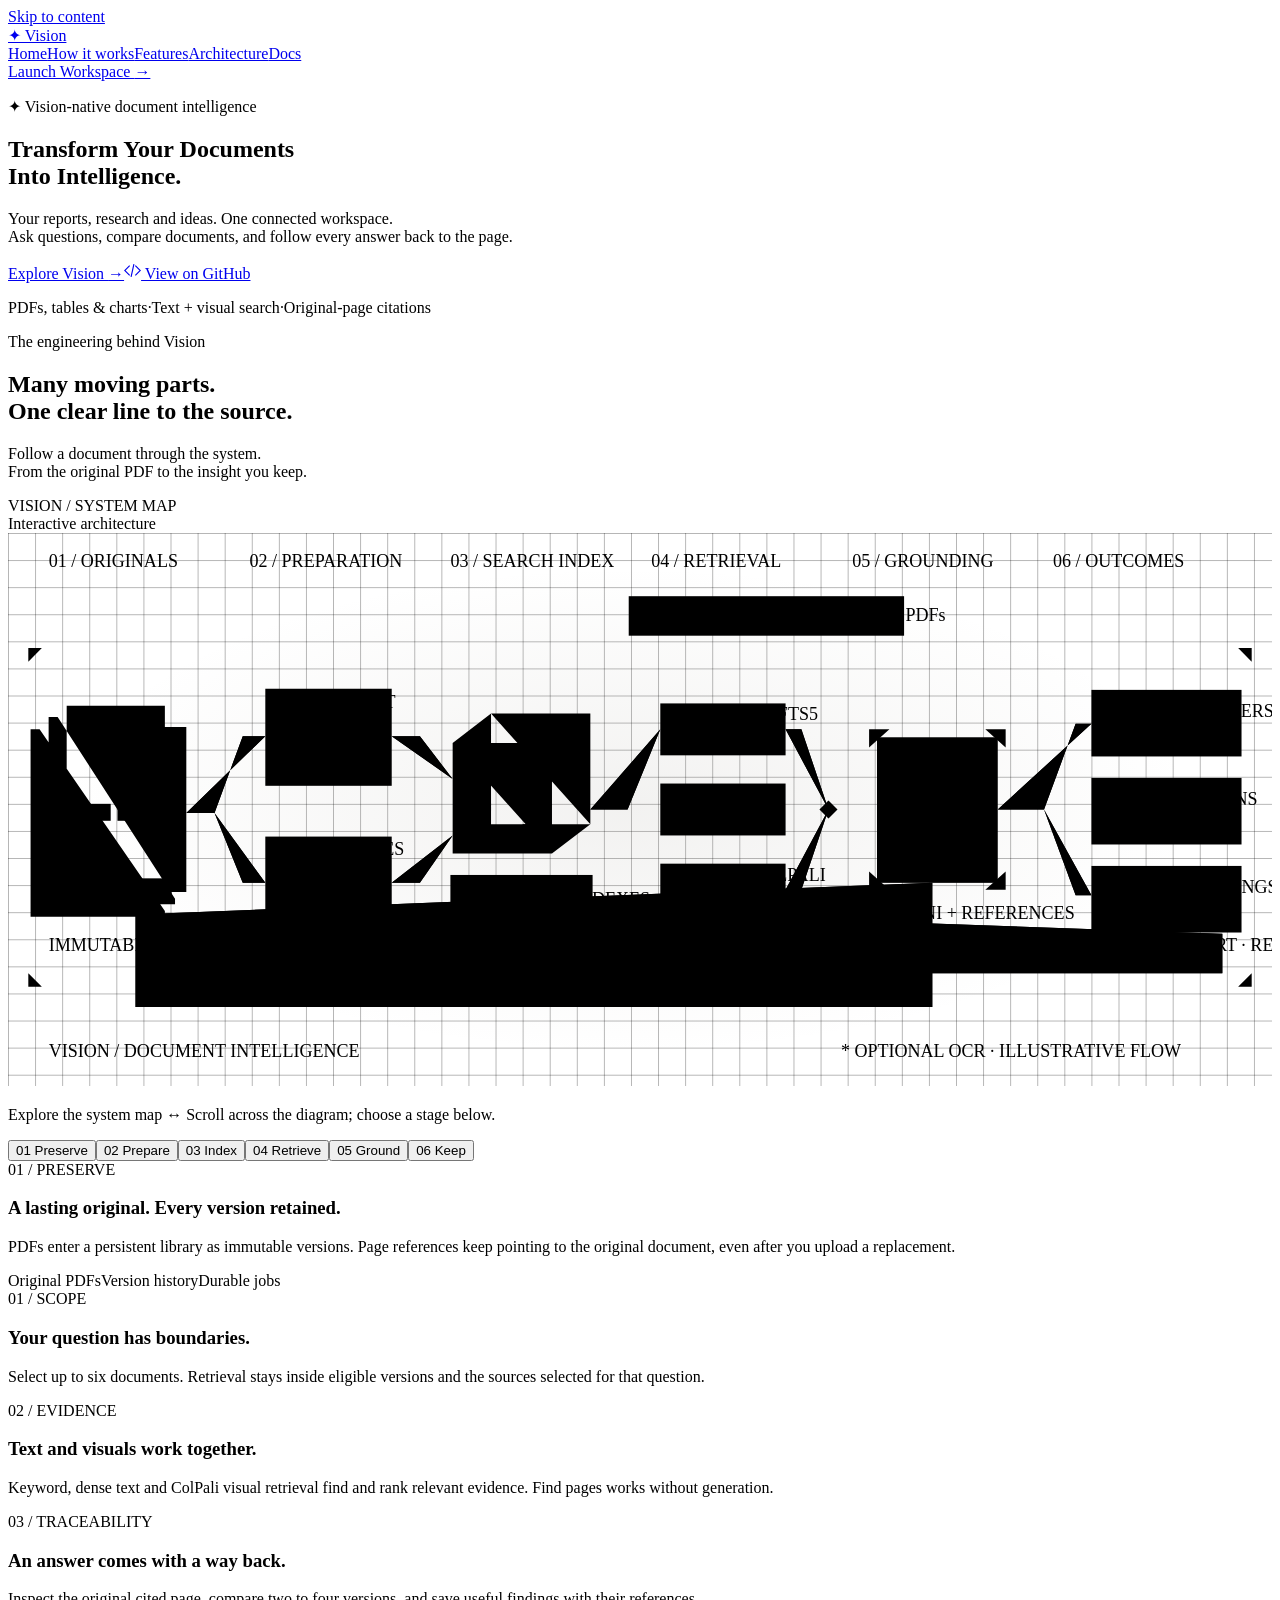
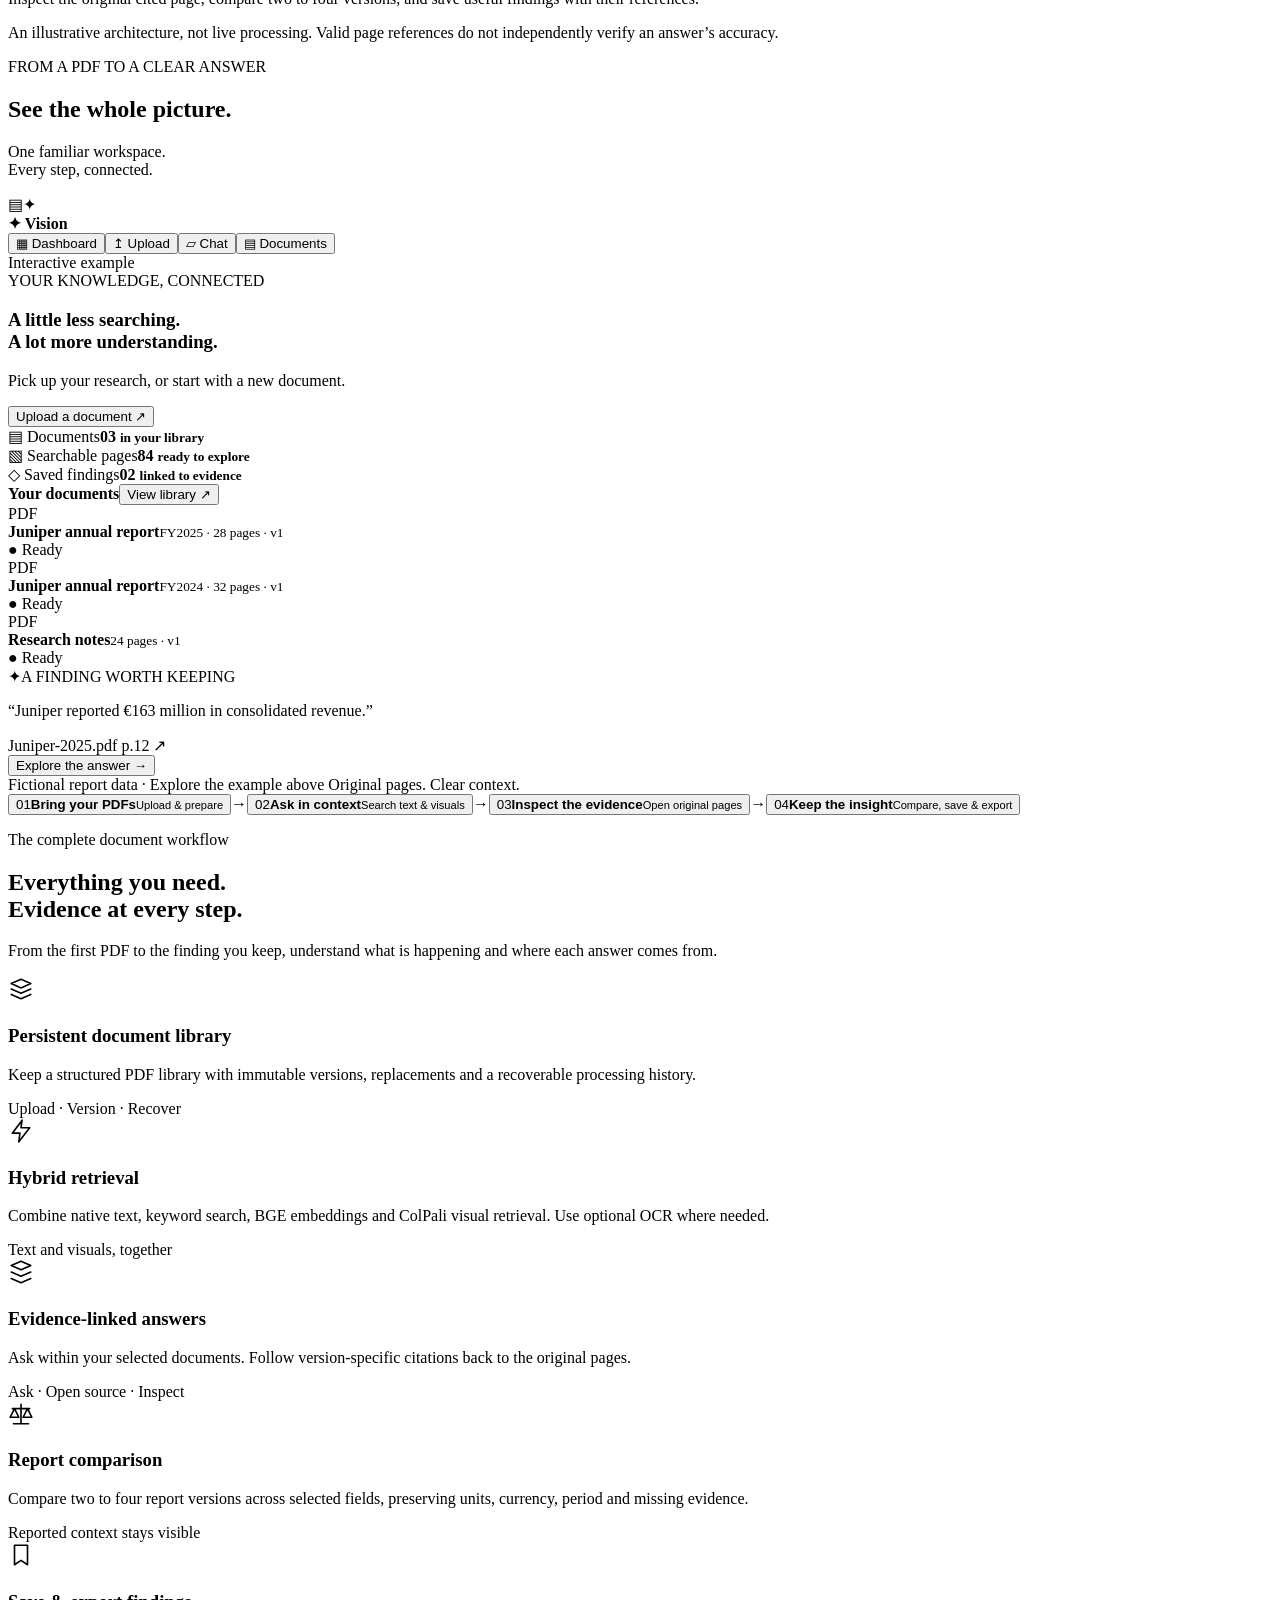
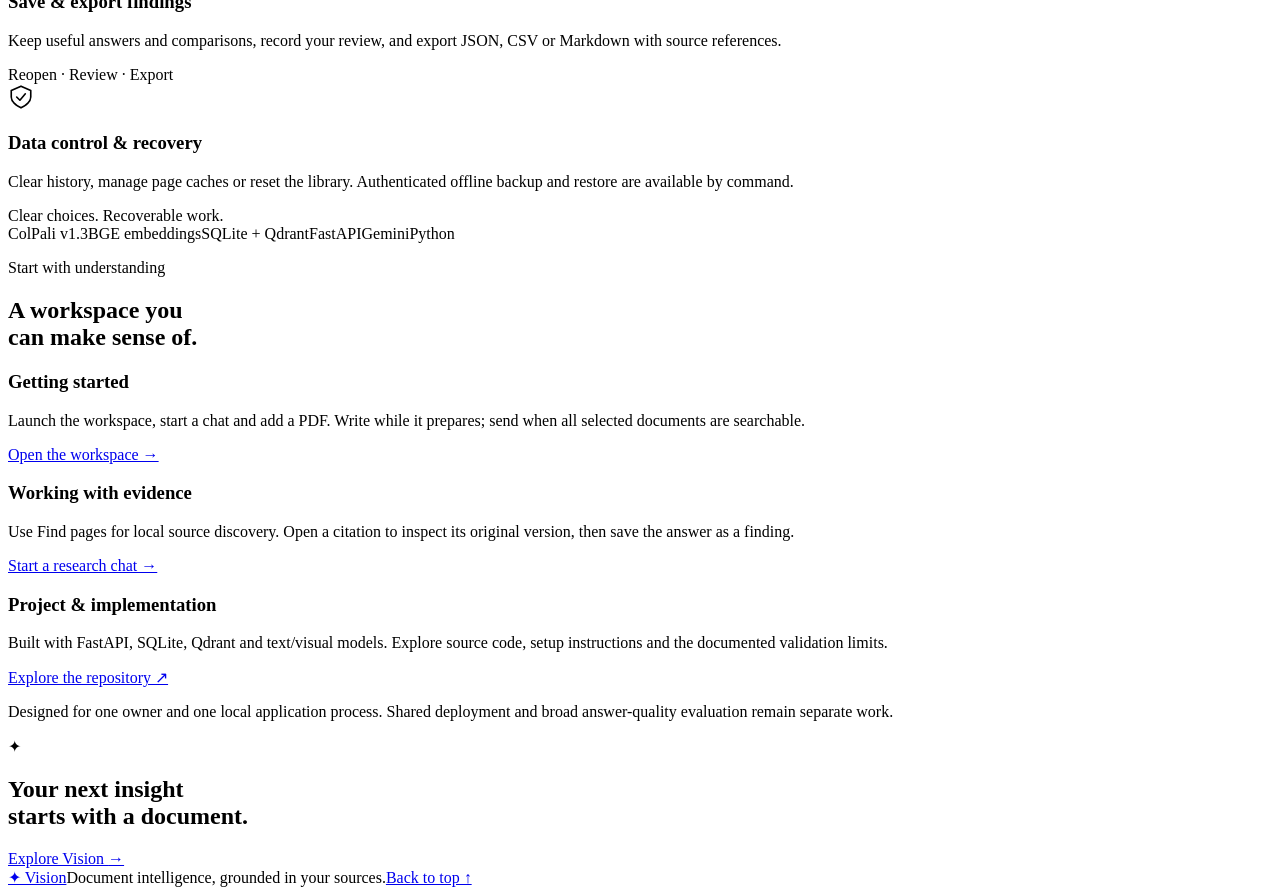
==== commit 54d49f69: "Place the architecture animation directly below the landing hero" ====
--- a/src/vision_rag/static/landing.html
+++ b/src/vision_rag/static/landing.html
@@ -4,7 +4,7 @@
     <meta charset="UTF-8">
     <meta name="viewport" content="width=device-width, initial-scale=1.0">
     <meta name="description" content="Vision turns selected PDFs into an evidence-linked workspace. Explore hybrid retrieval, original cited pages, report comparisons and saved findings.">
-    <meta name="theme-color" content="#091312">
+    <meta name="theme-color" content="#111111">
     <title>Vision — Luminous Document Intelligence</title>
     <link rel="preconnect" href="https://fonts.googleapis.com">
     <link rel="preconnect" href="https://fonts.gstatic.com" crossorigin>
@@ -12,6 +12,7 @@
     <link rel="stylesheet" href="/static/landing.css">
     <script src="/static/landing.js" defer></script>
     <link rel="stylesheet" href="/static/wireframe.css">
+    <link rel="stylesheet" href="/static/charcoal.css">
     <script src="/static/wireframe.js" defer></script>
 </head>
 <body>
@@ -31,6 +32,22 @@
                 <div class="hero-actions"><a class="button primary" href="/workspace">Explore Vision <span aria-hidden="true">→</span></a><a class="button secondary" href="https://github.com/saubhagya7dev/Vision---Document-Intelligence-RAG-pipeline" target="_blank" rel="noopener noreferrer"><svg aria-hidden="true" width="17" height="17" viewBox="0 0 24 24" fill="none" stroke="currentColor" stroke-width="1.6"><path d="m8 5-7 7 7 7M16 5l7 7-7 7M14 3l-4 18"/></svg> View on GitHub</a></div>
                 <p class="hero-note"><span>PDFs, tables &amp; charts</span><i>·</i><span>Text + visual search</span><i>·</i><span>Original-page citations</span></p>
             </div>
+        </section>
+
+        <section class="architecture wrap wire-section" id="architecture" aria-labelledby="architecture-title">
+            <div class="wire-heading"><div class="section-heading"><p class="section-kicker">The engineering behind Vision</p><h2 id="architecture-title">Many moving parts.<br><span>One clear line to the source.</span></h2></div><p>Follow a document through the system.<br>From the original PDF to the insight you keep.</p></div>
+            <div class="wire-experience" id="vision-wireframe" data-running="false">
+                <div class="wire-topbar"><span><i></i> VISION / SYSTEM MAP</span><div><span id="wire-mode">Interactive architecture</span><button id="wire-play" type="button" hidden>Play animation</button></div></div>
+                <div class="wire-scroll" tabindex="0" role="region" aria-label="Vision architecture diagram. Scroll horizontally on smaller screens" aria-describedby="wire-scroll-hint"><svg viewBox="0 0 1120 490" class="wire-scene" role="img" aria-labelledby="wire-svg-title wire-svg-desc"><title id="wire-svg-title">From original PDFs to evidence-linked understanding</title><desc id="wire-svg-desc">PDFs are preserved as immutable versions. Native text and rendered pages feed keyword, dense text and visual indexes. A question over selected documents retrieves and fuses evidence. Find pages returns evidence directly; Gemini uses retrieved evidence for cited answers and comparisons. Useful findings retain original page references.</desc><defs><pattern id="wire-grid" width="24" height="24" patternUnits="userSpaceOnUse"><path d="M24 0H0V24" fill="none" stroke="currentColor" stroke-width=".5"/></pattern><radialGradient id="wire-halo"><stop stop-color="#948f85" stop-opacity=".12"/><stop offset="1" stop-color="#948f85" stop-opacity="0"/></radialGradient></defs><rect width="1120" height="490" fill="url(#wire-grid)" class="wire-grid-fill"/><ellipse cx="550" cy="245" rx="500" ry="215" fill="url(#wire-halo)"/><g class="wire-construction"><path d="M26 105V390" stroke-dasharray="2 8"/><path d="M204 105V390" stroke-dasharray="2 8"/><path d="M382 105V390" stroke-dasharray="2 8"/><path d="M560 105V390" stroke-dasharray="2 8"/><path d="M738 105V390" stroke-dasharray="2 8"/><path d="M916 105V390" stroke-dasharray="2 8"/><path d="M1094 105V390" stroke-dasharray="2 8"/><path d="M18 114v-12h12M1090 102h12v12M18 390v12h12M1090 402h12v-12M20 252h1080"/></g><text x="36" y="30" class="wire-column-label">01 / ORIGINALS</text><text x="214" y="30" class="wire-column-label">02 / PREPARATION</text><text x="392" y="30" class="wire-column-label">03 / SEARCH INDEX</text><text x="570" y="30" class="wire-column-label">04 / RETRIEVAL</text><text x="748" y="30" class="wire-column-label">05 / GROUNDING</text><text x="926" y="30" class="wire-column-label">06 / OUTCOMES</text><g class="wire-query"><rect x="550" y="56" width="244" height="35" class="" /><text x="565" y="78" class="">YOUR QUESTION + SELECTED PDFs</text><path d="M650 91V131"/><path class="wire-packet" d="M650 91V131"/></g><g class="wire-route" data-wire-route="1"><path d="M158 248H183L208 180H228"/><path class="wire-packet" d="M158 248H183L208 180H228"/></g><g class="wire-route" data-wire-route="1"><path d="M183 248L208 310H228"/><path class="wire-packet" d="M183 248L208 310H228"/></g><g class="wire-route" data-wire-route="2"><path d="M340 180H365L394 218"/><path class="wire-packet" d="M340 180H365L394 218"/></g><g class="wire-route" data-wire-route="2"><path d="M340 310H365L394 268"/><path class="wire-packet" d="M340 310H365L394 268"/></g><g class="wire-route" data-wire-route="3"><path d="M516 245H549L578 174"/><path class="wire-packet" d="M516 245H549L578 174"/></g><g class="wire-route" data-wire-route="3"><path d="M549 245H578"/><path class="wire-packet" d="M549 245H578"/></g><g class="wire-route" data-wire-route="3"><path d="M549 245L578 316"/><path class="wire-packet" d="M549 245L578 316"/></g><g class="wire-route" data-wire-route="3"><path d="M689 174H703L727 245"/><path class="wire-packet" d="M689 174H703L727 245"/></g><g class="wire-route" data-wire-route="3"><path d="M689 245H727"/><path class="wire-packet" d="M689 245H727"/></g><g class="wire-route" data-wire-route="3"><path d="M689 316H703L727 245"/><path class="wire-packet" d="M689 316H703L727 245"/></g><g class="wire-route" data-wire-route="4"><path d="M727 245H770"/><path class="wire-packet" d="M727 245H770"/></g><g class="wire-route" data-wire-route="5"><path d="M877 245H918L946 169H960"/><path class="wire-packet" d="M877 245H918L946 169H960"/></g><g class="wire-route" data-wire-route="5"><path d="M918 245H960"/><path class="wire-packet" d="M918 245H960"/></g><g class="wire-route" data-wire-route="5"><path d="M918 245L946 321H960"/><path class="wire-packet" d="M918 245L946 321H960"/></g><g class="wire-original-route"><path d="M113 338V420H819V310"/><path class="wire-packet" d="M113 338V420H819V310"/><text x="290" y="409" class="wire-micro">ORIGINAL VERSION + PAGE REFERENCE</text></g><g class="wire-module" data-wire-module="0"><path d="M52 153H139L158 172V318H52Z M139 153V172H158 M44 163H36V329H148V324 M28 174H20V340H139V335"/><text x="67" y="193" class="wire-main-label">PDF</text><path class="" d="M67 212H131"/><path class="" d="M67 222H122"/><path class="" d="M67 232H131"/><path class="" d="M67 264H131"/><path class="" d="M67 274H114"/><path class="" d="M67 284H125"/><rect x="67" y="240" width="24" height="15" class="" /><rect x="97" y="240" width="34" height="15" class="" /><rect x="93" y="306" width="52" height="20" class="wire-tag" /><text x="101" y="320" class="wire-micro">v1 · v2</text><text x="36" y="370" class="wire-caption">IMMUTABLE VERSIONS</text></g><g class="wire-module" data-wire-module="1"><rect x="228" y="138" width="112" height="86" class="" /><text x="241" y="155" class="wire-micro">NATIVE TEXT</text><rect x="241" y="165" width="73" height="3" class="wire-cell" style="--pulse-delay:0.0s"/><rect x="241" y="173" width="58" height="3" class="wire-cell" style="--pulse-delay:0.18s"/><rect x="241" y="181" width="80" height="3" class="wire-cell" style="--pulse-delay:0.36s"/><rect x="241" y="189" width="66" height="3" class="wire-cell" style="--pulse-delay:0.54s"/><rect x="241" y="197" width="44" height="3" class="wire-cell" style="--pulse-delay:0.72s"/><rect x="228" y="269" width="112" height="86" class="" /><text x="240" y="285" class="wire-micro">VISUAL PAGES</text><rect x="240" y="295" width="34" height="45" class="" /><path d="M246 332V323H253V315H260V304H267 M282 299H328M282 308H319M282 317H328M282 330H318"/><rect x="231" y="291" width="106" height="2" class="wire-scan" /><text x="228" y="370" class="wire-caption">EXTRACT · RENDER · OCR*</text></g><g class="wire-module" data-wire-module="2"><path d="M394 186H482V284H394ZM394 186l34-26h88v98l-34 26M482 186l34-26M428 160v98h88M394 284l34-26"/><path d="M411.6 186V284M394 205.6H482M411.6 186l34-26M482 205.6l34-26"/><path d="M429.2 186V284M394 225.2H482M429.2 186l34-26M482 225.2l34-26"/><path d="M446.8 186V284M394 244.8H482M446.8 186l34-26M482 244.8l34-26"/><path d="M464.4 186V284M394 264.4H482M464.4 186l34-26M482 264.4l34-26"/><rect x="402" y="196" width="7" height="7" class="wire-cell" style="--pulse-delay:0.0s"/><rect x="438" y="216" width="7" height="7" class="wire-cell" style="--pulse-delay:0.31s"/><rect x="456" y="258" width="7" height="7" class="wire-cell" style="--pulse-delay:0.62s"/><rect x="421" y="239" width="7" height="7" class="wire-cell" style="--pulse-delay:0.9299999999999999s"/><rect x="473" y="178" width="7" height="7" class="wire-cell" style="--pulse-delay:1.24s"/><rect x="489" y="204" width="7" height="7" class="wire-cell" style="--pulse-delay:1.55s"/><rect x="392" y="303" width="126" height="34" class="wire-tag" /><text x="406" y="317" class="wire-micro">SQLite + Qdrant</text><text x="406" y="330" class="wire-tiny">VERSIONED INDEXES</text><text x="390" y="370" class="wire-caption">TEXT + VISUAL TOKENS</text></g><g class="wire-module" data-wire-module="3"><rect x="578" y="151" width="111" height="46" class="" /><text x="588" y="166" class="wire-micro">KEYWORD / FTS5</text><rect x="588" y="176" width="6" height="8" class="wire-cell" style="--pulse-delay:0.0s"/><rect x="599" y="176" width="6" height="8" class="wire-cell" style="--pulse-delay:0.19s"/><rect x="610" y="176" width="6" height="8" class="wire-cell" style="--pulse-delay:0.38s"/><rect x="621" y="176" width="6" height="8" class="wire-cell" style="--pulse-delay:0.5700000000000001s"/><rect x="632" y="176" width="6" height="8" class="wire-cell" style="--pulse-delay:0.76s"/><rect x="643" y="176" width="6" height="8" class="wire-cell" style="--pulse-delay:0.95s"/><rect x="654" y="176" width="6" height="8" class="wire-cell" style="--pulse-delay:1.1400000000000001s"/><rect x="665" y="176" width="6" height="8" class="wire-cell" style="--pulse-delay:1.33s"/><rect x="578" y="222" width="111" height="46" class="" /><text x="588" y="237" class="wire-micro">DENSE / BGE</text><rect x="588" y="247" width="6" height="8" class="wire-cell" style="--pulse-delay:0.19s"/><rect x="599" y="247" width="6" height="8" class="wire-cell" style="--pulse-delay:0.38s"/><rect x="610" y="247" width="6" height="8" class="wire-cell" style="--pulse-delay:0.5700000000000001s"/><rect x="621" y="247" width="6" height="8" class="wire-cell" style="--pulse-delay:0.76s"/><rect x="632" y="247" width="6" height="8" class="wire-cell" style="--pulse-delay:0.95s"/><rect x="643" y="247" width="6" height="8" class="wire-cell" style="--pulse-delay:1.1400000000000001s"/><rect x="654" y="247" width="6" height="8" class="wire-cell" style="--pulse-delay:1.33s"/><rect x="665" y="247" width="6" height="8" class="wire-cell" style="--pulse-delay:1.52s"/><rect x="578" y="293" width="111" height="46" class="" /><text x="588" y="308" class="wire-micro">VISUAL / COLPALI</text><rect x="588" y="318" width="6" height="8" class="wire-cell" style="--pulse-delay:0.38s"/><rect x="599" y="318" width="6" height="8" class="wire-cell" style="--pulse-delay:0.5700000000000001s"/><rect x="610" y="318" width="6" height="8" class="wire-cell" style="--pulse-delay:0.76s"/><rect x="621" y="318" width="6" height="8" class="wire-cell" style="--pulse-delay:0.95s"/><rect x="632" y="318" width="6" height="8" class="wire-cell" style="--pulse-delay:1.1400000000000001s"/><rect x="643" y="318" width="6" height="8" class="wire-cell" style="--pulse-delay:1.33s"/><rect x="654" y="318" width="6" height="8" class="wire-cell" style="--pulse-delay:1.52s"/><rect x="665" y="318" width="6" height="8" class="wire-cell" style="--pulse-delay:1.71s"/><path d="M719 245l8-8 8 8-8 8Z"/><text x="576" y="370" class="wire-caption">FUSE · RANK · BOUND</text></g><g class="wire-module" data-wire-module="4"><rect x="770" y="181" width="107" height="129" class="" /><text x="783" y="202" class="wire-micro">EVIDENCE</text><path d="M783 216h72M783 225h60M783 234h68M783 251h44M783 260h72"/><rect x="782" y="278" width="20" height="18" class="wire-tag" /><text x="787" y="290" class="wire-micro">[1]</text><rect x="807" y="278" width="20" height="18" class="wire-tag" /><text x="812" y="290" class="wire-micro">[2]</text><rect x="832" y="278" width="20" height="18" class="wire-tag" /><text x="837" y="290" class="wire-micro">[3]</text><path d="M763 190v-16h18M866 174h18v16M763 300v16h18M866 316h18v-16"/><text x="770" y="342" class="wire-micro">GEMINI + REFERENCES</text><text x="750" y="370" class="wire-caption">INSPECT ORIGINAL PAGES</text></g><g class="wire-module" data-wire-module="5"><rect x="960" y="139" width="133" height="59" class="" /><rect x="971" y="152" width="16" height="22" class="" /><text x="995" y="163" class="wire-micro">CITED ANSWERS</text><path d="M995 174h74M995 181h51"/><rect x="960" y="217" width="133" height="59" class="" /><rect x="971" y="230" width="16" height="22" class="" /><text x="995" y="241" class="wire-micro">COMPARISONS</text><path d="M995 252h74M995 259h51"/><rect x="960" y="295" width="133" height="59" class="" /><rect x="971" y="308" width="16" height="22" class="" /><text x="995" y="319" class="wire-micro">SAVED FINDINGS</text><path d="M995 330h74M995 337h51"/><text x="954" y="370" class="wire-caption">REVIEW · EXPORT · REUSE</text></g><g class="wire-local-route"><path d="M647 340V390H1076V355"/><path class="wire-packet" d="M647 340V390H1076V355"/><text x="770" y="390" class="wire-local-label">FIND PAGES / LOCAL EVIDENCE</text></g><text x="36" y="464" class="wire-footer-label">VISION / DOCUMENT INTELLIGENCE</text><text x="738" y="464" class="wire-footer-label">* OPTIONAL OCR · ILLUSTRATIVE FLOW</text></svg></div>
+                <p id="wire-scroll-hint" class="wire-scroll-hint">Explore the system map ↔ <span>Scroll across the diagram; choose a stage below.</span></p>
+                <div class="wire-stage-picker" role="group" aria-label="Inspect a pipeline stage">
+                    <button type="button" data-wire-stage="0" aria-pressed="true" aria-controls="wire-detail"><span>01</span> Preserve</button><button type="button" data-wire-stage="1" aria-pressed="false" aria-controls="wire-detail"><span>02</span> Prepare</button><button type="button" data-wire-stage="2" aria-pressed="false" aria-controls="wire-detail"><span>03</span> Index</button><button type="button" data-wire-stage="3" aria-pressed="false" aria-controls="wire-detail"><span>04</span> Retrieve</button><button type="button" data-wire-stage="4" aria-pressed="false" aria-controls="wire-detail"><span>05</span> Ground</button><button type="button" data-wire-stage="5" aria-pressed="false" aria-controls="wire-detail"><span>06</span> Keep</button>
+                </div>
+                <div class="wire-detail" id="wire-detail"><div><span id="wire-step">01 / PRESERVE</span><h3 id="wire-title">A lasting original. Every version retained.</h3></div><p id="wire-description">PDFs enter a persistent library as immutable versions. Page references keep pointing to the original document, even after you upload a replacement.</p><div id="wire-tags"><span>Original PDFs</span><span>Version history</span><span>Durable jobs</span></div></div>
+                <span id="wire-announcement" class="wire-sr-only" role="status"></span>
+            </div>
+            <div class="wire-principles"><article><span>01 / SCOPE</span><h3>Your question has boundaries.</h3><p>Select up to six documents. Retrieval stays inside eligible versions and the sources selected for that question.</p></article><article><span>02 / EVIDENCE</span><h3>Text and visuals work together.</h3><p>Keyword, dense text and ColPali visual retrieval find and rank relevant evidence. Find pages works without generation.</p></article><article><span>03 / TRACEABILITY</span><h3>An answer comes with a way back.</h3><p>Inspect the original cited page, compare two to four versions, and save useful findings with their references.</p></article></div>
+            <p class="architecture-note">An illustrative architecture, not live processing. Valid page references do not independently verify an answer’s accuracy.</p>
         </section>
 
         <section class="experience wrap" id="how-it-works" aria-labelledby="experience-title">
@@ -75,21 +92,6 @@
             <div class="technology-strip" aria-label="Project technologies"><span>ColPali v1.3</span><span>BGE embeddings</span><span>SQLite + Qdrant</span><span>FastAPI</span><span>Gemini</span><span>Python</span></div>
         </section>
 
-        <section class="architecture wrap wire-section" id="architecture" aria-labelledby="architecture-title">
-            <div class="wire-heading"><div class="section-heading"><p class="section-kicker">The engineering behind Vision</p><h2 id="architecture-title">Many moving parts.<br><span>One clear line to the source.</span></h2></div><p>Follow a document through the system.<br>From the original PDF to the insight you keep.</p></div>
-            <div class="wire-experience" id="vision-wireframe" data-running="false">
-                <div class="wire-topbar"><span><i></i> VISION / SYSTEM MAP</span><div><span id="wire-mode">Interactive architecture</span><button id="wire-play" type="button" hidden>Play animation</button></div></div>
-                <div class="wire-scroll" tabindex="0" role="region" aria-label="Vision architecture diagram. Scroll horizontally on smaller screens" aria-describedby="wire-scroll-hint"><svg viewBox="0 0 1120 490" class="wire-scene" role="img" aria-labelledby="wire-svg-title wire-svg-desc"><title id="wire-svg-title">From original PDFs to evidence-linked understanding</title><desc id="wire-svg-desc">PDFs are preserved as immutable versions. Native text and rendered pages feed keyword, dense text and visual indexes. A question over selected documents retrieves and fuses evidence. Find pages returns evidence directly; Gemini uses retrieved evidence for cited answers and comparisons. Useful findings retain original page references.</desc><defs><pattern id="wire-grid" width="24" height="24" patternUnits="userSpaceOnUse"><path d="M24 0H0V24" fill="none" stroke="currentColor" stroke-width=".5"/></pattern><radialGradient id="wire-halo"><stop stop-color="#3caa72" stop-opacity=".12"/><stop offset="1" stop-color="#3caa72" stop-opacity="0"/></radialGradient></defs><rect width="1120" height="490" fill="url(#wire-grid)" class="wire-grid-fill"/><ellipse cx="550" cy="245" rx="500" ry="215" fill="url(#wire-halo)"/><g class="wire-construction"><path d="M26 105V390" stroke-dasharray="2 8"/><path d="M204 105V390" stroke-dasharray="2 8"/><path d="M382 105V390" stroke-dasharray="2 8"/><path d="M560 105V390" stroke-dasharray="2 8"/><path d="M738 105V390" stroke-dasharray="2 8"/><path d="M916 105V390" stroke-dasharray="2 8"/><path d="M1094 105V390" stroke-dasharray="2 8"/><path d="M18 114v-12h12M1090 102h12v12M18 390v12h12M1090 402h12v-12M20 252h1080"/></g><text x="36" y="30" class="wire-column-label">01 / ORIGINALS</text><text x="214" y="30" class="wire-column-label">02 / PREPARATION</text><text x="392" y="30" class="wire-column-label">03 / SEARCH INDEX</text><text x="570" y="30" class="wire-column-label">04 / RETRIEVAL</text><text x="748" y="30" class="wire-column-label">05 / GROUNDING</text><text x="926" y="30" class="wire-column-label">06 / OUTCOMES</text><g class="wire-query"><rect x="550" y="56" width="244" height="35" class="" /><text x="565" y="78" class="">YOUR QUESTION + SELECTED PDFs</text><path d="M650 91V131"/><path class="wire-packet" d="M650 91V131"/></g><g class="wire-route" data-wire-route="1"><path d="M158 248H183L208 180H228"/><path class="wire-packet" d="M158 248H183L208 180H228"/></g><g class="wire-route" data-wire-route="1"><path d="M183 248L208 310H228"/><path class="wire-packet" d="M183 248L208 310H228"/></g><g class="wire-route" data-wire-route="2"><path d="M340 180H365L394 218"/><path class="wire-packet" d="M340 180H365L394 218"/></g><g class="wire-route" data-wire-route="2"><path d="M340 310H365L394 268"/><path class="wire-packet" d="M340 310H365L394 268"/></g><g class="wire-route" data-wire-route="3"><path d="M516 245H549L578 174"/><path class="wire-packet" d="M516 245H549L578 174"/></g><g class="wire-route" data-wire-route="3"><path d="M549 245H578"/><path class="wire-packet" d="M549 245H578"/></g><g class="wire-route" data-wire-route="3"><path d="M549 245L578 316"/><path class="wire-packet" d="M549 245L578 316"/></g><g class="wire-route" data-wire-route="3"><path d="M689 174H703L727 245"/><path class="wire-packet" d="M689 174H703L727 245"/></g><g class="wire-route" data-wire-route="3"><path d="M689 245H727"/><path class="wire-packet" d="M689 245H727"/></g><g class="wire-route" data-wire-route="3"><path d="M689 316H703L727 245"/><path class="wire-packet" d="M689 316H703L727 245"/></g><g class="wire-route" data-wire-route="4"><path d="M727 245H770"/><path class="wire-packet" d="M727 245H770"/></g><g class="wire-route" data-wire-route="5"><path d="M877 245H918L946 169H960"/><path class="wire-packet" d="M877 245H918L946 169H960"/></g><g class="wire-route" data-wire-route="5"><path d="M918 245H960"/><path class="wire-packet" d="M918 245H960"/></g><g class="wire-route" data-wire-route="5"><path d="M918 245L946 321H960"/><path class="wire-packet" d="M918 245L946 321H960"/></g><g class="wire-original-route"><path d="M113 338V420H819V310"/><path class="wire-packet" d="M113 338V420H819V310"/><text x="290" y="409" class="wire-micro">ORIGINAL VERSION + PAGE REFERENCE</text></g><g class="wire-module" data-wire-module="0"><path d="M52 153H139L158 172V318H52Z M139 153V172H158 M44 163H36V329H148V324 M28 174H20V340H139V335"/><text x="67" y="193" class="wire-main-label">PDF</text><path class="" d="M67 212H131"/><path class="" d="M67 222H122"/><path class="" d="M67 232H131"/><path class="" d="M67 264H131"/><path class="" d="M67 274H114"/><path class="" d="M67 284H125"/><rect x="67" y="240" width="24" height="15" class="" /><rect x="97" y="240" width="34" height="15" class="" /><rect x="93" y="306" width="52" height="20" class="wire-tag" /><text x="101" y="320" class="wire-micro">v1 · v2</text><text x="36" y="370" class="wire-caption">IMMUTABLE VERSIONS</text></g><g class="wire-module" data-wire-module="1"><rect x="228" y="138" width="112" height="86" class="" /><text x="241" y="155" class="wire-micro">NATIVE TEXT</text><rect x="241" y="165" width="73" height="3" class="wire-cell" style="--pulse-delay:0.0s"/><rect x="241" y="173" width="58" height="3" class="wire-cell" style="--pulse-delay:0.18s"/><rect x="241" y="181" width="80" height="3" class="wire-cell" style="--pulse-delay:0.36s"/><rect x="241" y="189" width="66" height="3" class="wire-cell" style="--pulse-delay:0.54s"/><rect x="241" y="197" width="44" height="3" class="wire-cell" style="--pulse-delay:0.72s"/><rect x="228" y="269" width="112" height="86" class="" /><text x="240" y="285" class="wire-micro">VISUAL PAGES</text><rect x="240" y="295" width="34" height="45" class="" /><path d="M246 332V323H253V315H260V304H267 M282 299H328M282 308H319M282 317H328M282 330H318"/><rect x="231" y="291" width="106" height="2" class="wire-scan" /><text x="228" y="370" class="wire-caption">EXTRACT · RENDER · OCR*</text></g><g class="wire-module" data-wire-module="2"><path d="M394 186H482V284H394ZM394 186l34-26h88v98l-34 26M482 186l34-26M428 160v98h88M394 284l34-26"/><path d="M411.6 186V284M394 205.6H482M411.6 186l34-26M482 205.6l34-26"/><path d="M429.2 186V284M394 225.2H482M429.2 186l34-26M482 225.2l34-26"/><path d="M446.8 186V284M394 244.8H482M446.8 186l34-26M482 244.8l34-26"/><path d="M464.4 186V284M394 264.4H482M464.4 186l34-26M482 264.4l34-26"/><rect x="402" y="196" width="7" height="7" class="wire-cell" style="--pulse-delay:0.0s"/><rect x="438" y="216" width="7" height="7" class="wire-cell" style="--pulse-delay:0.31s"/><rect x="456" y="258" width="7" height="7" class="wire-cell" style="--pulse-delay:0.62s"/><rect x="421" y="239" width="7" height="7" class="wire-cell" style="--pulse-delay:0.9299999999999999s"/><rect x="473" y="178" width="7" height="7" class="wire-cell" style="--pulse-delay:1.24s"/><rect x="489" y="204" width="7" height="7" class="wire-cell" style="--pulse-delay:1.55s"/><rect x="392" y="303" width="126" height="34" class="wire-tag" /><text x="406" y="317" class="wire-micro">SQLite + Qdrant</text><text x="406" y="330" class="wire-tiny">VERSIONED INDEXES</text><text x="390" y="370" class="wire-caption">TEXT + VISUAL TOKENS</text></g><g class="wire-module" data-wire-module="3"><rect x="578" y="151" width="111" height="46" class="" /><text x="588" y="166" class="wire-micro">KEYWORD / FTS5</text><rect x="588" y="176" width="6" height="8" class="wire-cell" style="--pulse-delay:0.0s"/><rect x="599" y="176" width="6" height="8" class="wire-cell" style="--pulse-delay:0.19s"/><rect x="610" y="176" width="6" height="8" class="wire-cell" style="--pulse-delay:0.38s"/><rect x="621" y="176" width="6" height="8" class="wire-cell" style="--pulse-delay:0.5700000000000001s"/><rect x="632" y="176" width="6" height="8" class="wire-cell" style="--pulse-delay:0.76s"/><rect x="643" y="176" width="6" height="8" class="wire-cell" style="--pulse-delay:0.95s"/><rect x="654" y="176" width="6" height="8" class="wire-cell" style="--pulse-delay:1.1400000000000001s"/><rect x="665" y="176" width="6" height="8" class="wire-cell" style="--pulse-delay:1.33s"/><rect x="578" y="222" width="111" height="46" class="" /><text x="588" y="237" class="wire-micro">DENSE / BGE</text><rect x="588" y="247" width="6" height="8" class="wire-cell" style="--pulse-delay:0.19s"/><rect x="599" y="247" width="6" height="8" class="wire-cell" style="--pulse-delay:0.38s"/><rect x="610" y="247" width="6" height="8" class="wire-cell" style="--pulse-delay:0.5700000000000001s"/><rect x="621" y="247" width="6" height="8" class="wire-cell" style="--pulse-delay:0.76s"/><rect x="632" y="247" width="6" height="8" class="wire-cell" style="--pulse-delay:0.95s"/><rect x="643" y="247" width="6" height="8" class="wire-cell" style="--pulse-delay:1.1400000000000001s"/><rect x="654" y="247" width="6" height="8" class="wire-cell" style="--pulse-delay:1.33s"/><rect x="665" y="247" width="6" height="8" class="wire-cell" style="--pulse-delay:1.52s"/><rect x="578" y="293" width="111" height="46" class="" /><text x="588" y="308" class="wire-micro">VISUAL / COLPALI</text><rect x="588" y="318" width="6" height="8" class="wire-cell" style="--pulse-delay:0.38s"/><rect x="599" y="318" width="6" height="8" class="wire-cell" style="--pulse-delay:0.5700000000000001s"/><rect x="610" y="318" width="6" height="8" class="wire-cell" style="--pulse-delay:0.76s"/><rect x="621" y="318" width="6" height="8" class="wire-cell" style="--pulse-delay:0.95s"/><rect x="632" y="318" width="6" height="8" class="wire-cell" style="--pulse-delay:1.1400000000000001s"/><rect x="643" y="318" width="6" height="8" class="wire-cell" style="--pulse-delay:1.33s"/><rect x="654" y="318" width="6" height="8" class="wire-cell" style="--pulse-delay:1.52s"/><rect x="665" y="318" width="6" height="8" class="wire-cell" style="--pulse-delay:1.71s"/><path d="M719 245l8-8 8 8-8 8Z"/><text x="576" y="370" class="wire-caption">FUSE · RANK · BOUND</text></g><g class="wire-module" data-wire-module="4"><rect x="770" y="181" width="107" height="129" class="" /><text x="783" y="202" class="wire-micro">EVIDENCE</text><path d="M783 216h72M783 225h60M783 234h68M783 251h44M783 260h72"/><rect x="782" y="278" width="20" height="18" class="wire-tag" /><text x="787" y="290" class="wire-micro">[1]</text><rect x="807" y="278" width="20" height="18" class="wire-tag" /><text x="812" y="290" class="wire-micro">[2]</text><rect x="832" y="278" width="20" height="18" class="wire-tag" /><text x="837" y="290" class="wire-micro">[3]</text><path d="M763 190v-16h18M866 174h18v16M763 300v16h18M866 316h18v-16"/><text x="770" y="342" class="wire-micro">GEMINI + REFERENCES</text><text x="750" y="370" class="wire-caption">INSPECT ORIGINAL PAGES</text></g><g class="wire-module" data-wire-module="5"><rect x="960" y="139" width="133" height="59" class="" /><rect x="971" y="152" width="16" height="22" class="" /><text x="995" y="163" class="wire-micro">CITED ANSWERS</text><path d="M995 174h74M995 181h51"/><rect x="960" y="217" width="133" height="59" class="" /><rect x="971" y="230" width="16" height="22" class="" /><text x="995" y="241" class="wire-micro">COMPARISONS</text><path d="M995 252h74M995 259h51"/><rect x="960" y="295" width="133" height="59" class="" /><rect x="971" y="308" width="16" height="22" class="" /><text x="995" y="319" class="wire-micro">SAVED FINDINGS</text><path d="M995 330h74M995 337h51"/><text x="954" y="370" class="wire-caption">REVIEW · EXPORT · REUSE</text></g><g class="wire-local-route"><path d="M647 340V390H1076V355"/><path class="wire-packet" d="M647 340V390H1076V355"/><text x="770" y="390" class="wire-local-label">FIND PAGES / LOCAL EVIDENCE</text></g><text x="36" y="464" class="wire-footer-label">VISION / DOCUMENT INTELLIGENCE</text><text x="738" y="464" class="wire-footer-label">* OPTIONAL OCR · ILLUSTRATIVE FLOW</text></svg></div>
-                <p id="wire-scroll-hint" class="wire-scroll-hint">Explore the system map ↔ <span>Scroll across the diagram; choose a stage below.</span></p>
-                <div class="wire-stage-picker" role="group" aria-label="Inspect a pipeline stage">
-                    <button type="button" data-wire-stage="0" aria-pressed="true" aria-controls="wire-detail"><span>01</span> Preserve</button><button type="button" data-wire-stage="1" aria-pressed="false" aria-controls="wire-detail"><span>02</span> Prepare</button><button type="button" data-wire-stage="2" aria-pressed="false" aria-controls="wire-detail"><span>03</span> Index</button><button type="button" data-wire-stage="3" aria-pressed="false" aria-controls="wire-detail"><span>04</span> Retrieve</button><button type="button" data-wire-stage="4" aria-pressed="false" aria-controls="wire-detail"><span>05</span> Ground</button><button type="button" data-wire-stage="5" aria-pressed="false" aria-controls="wire-detail"><span>06</span> Keep</button>
-                </div>
-                <div class="wire-detail" id="wire-detail"><div><span id="wire-step">01 / PRESERVE</span><h3 id="wire-title">A lasting original. Every version retained.</h3></div><p id="wire-description">PDFs enter a persistent library as immutable versions. Page references keep pointing to the original document, even after you upload a replacement.</p><div id="wire-tags"><span>Original PDFs</span><span>Version history</span><span>Durable jobs</span></div></div>
-                <span id="wire-announcement" class="wire-sr-only" role="status"></span>
-            </div>
-            <div class="wire-principles"><article><span>01 / SCOPE</span><h3>Your question has boundaries.</h3><p>Select up to six documents. Retrieval stays inside eligible versions and the sources selected for that question.</p></article><article><span>02 / EVIDENCE</span><h3>Text and visuals work together.</h3><p>Keyword, dense text and ColPali visual retrieval find and rank relevant evidence. Find pages works without generation.</p></article><article><span>03 / TRACEABILITY</span><h3>An answer comes with a way back.</h3><p>Inspect the original cited page, compare two to four versions, and save useful findings with their references.</p></article></div>
-            <p class="architecture-note">An illustrative architecture, not live processing. Valid page references do not independently verify an answer’s accuracy.</p>
-        </section>
 
         <section class="documentation wrap" id="documentation" aria-labelledby="documentation-title">
             <div class="section-heading"><p class="section-kicker">Start with understanding</p><h2 id="documentation-title">A workspace you<br><span>can make sense of.</span></h2></div>
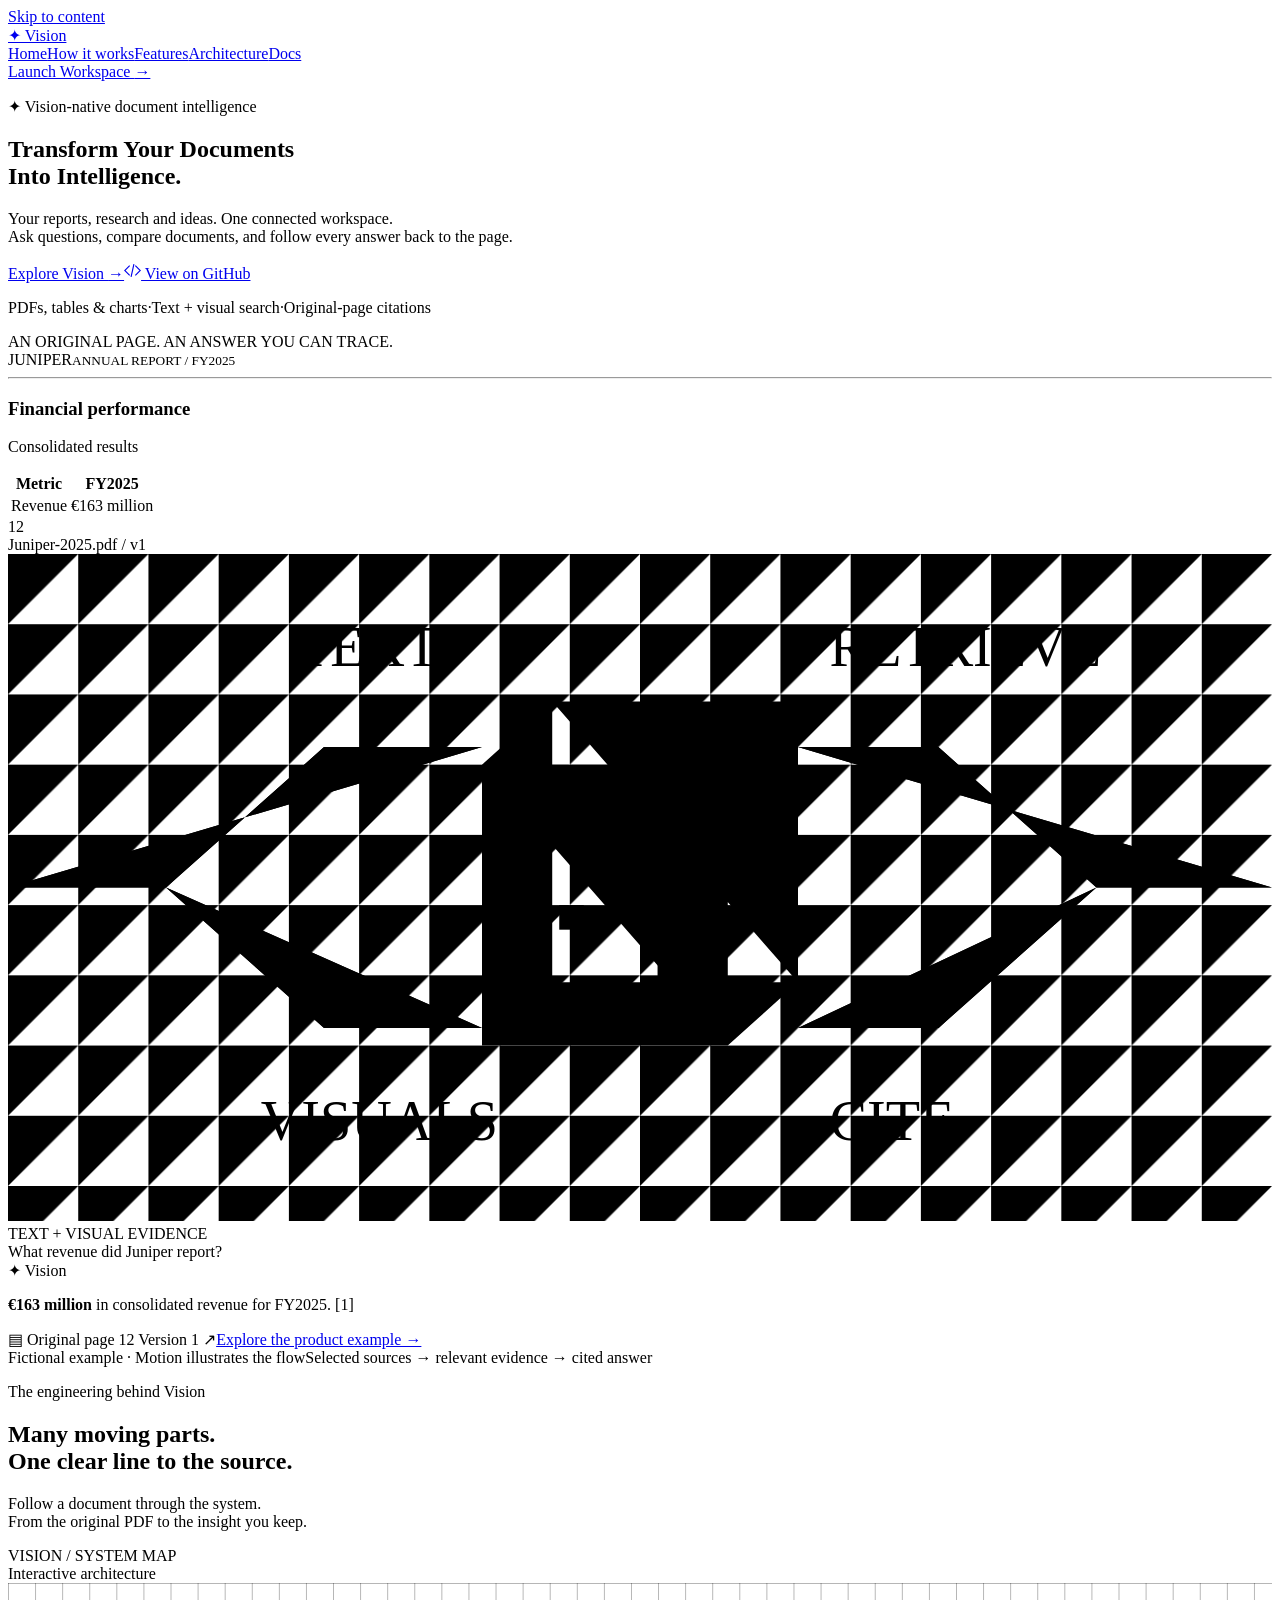
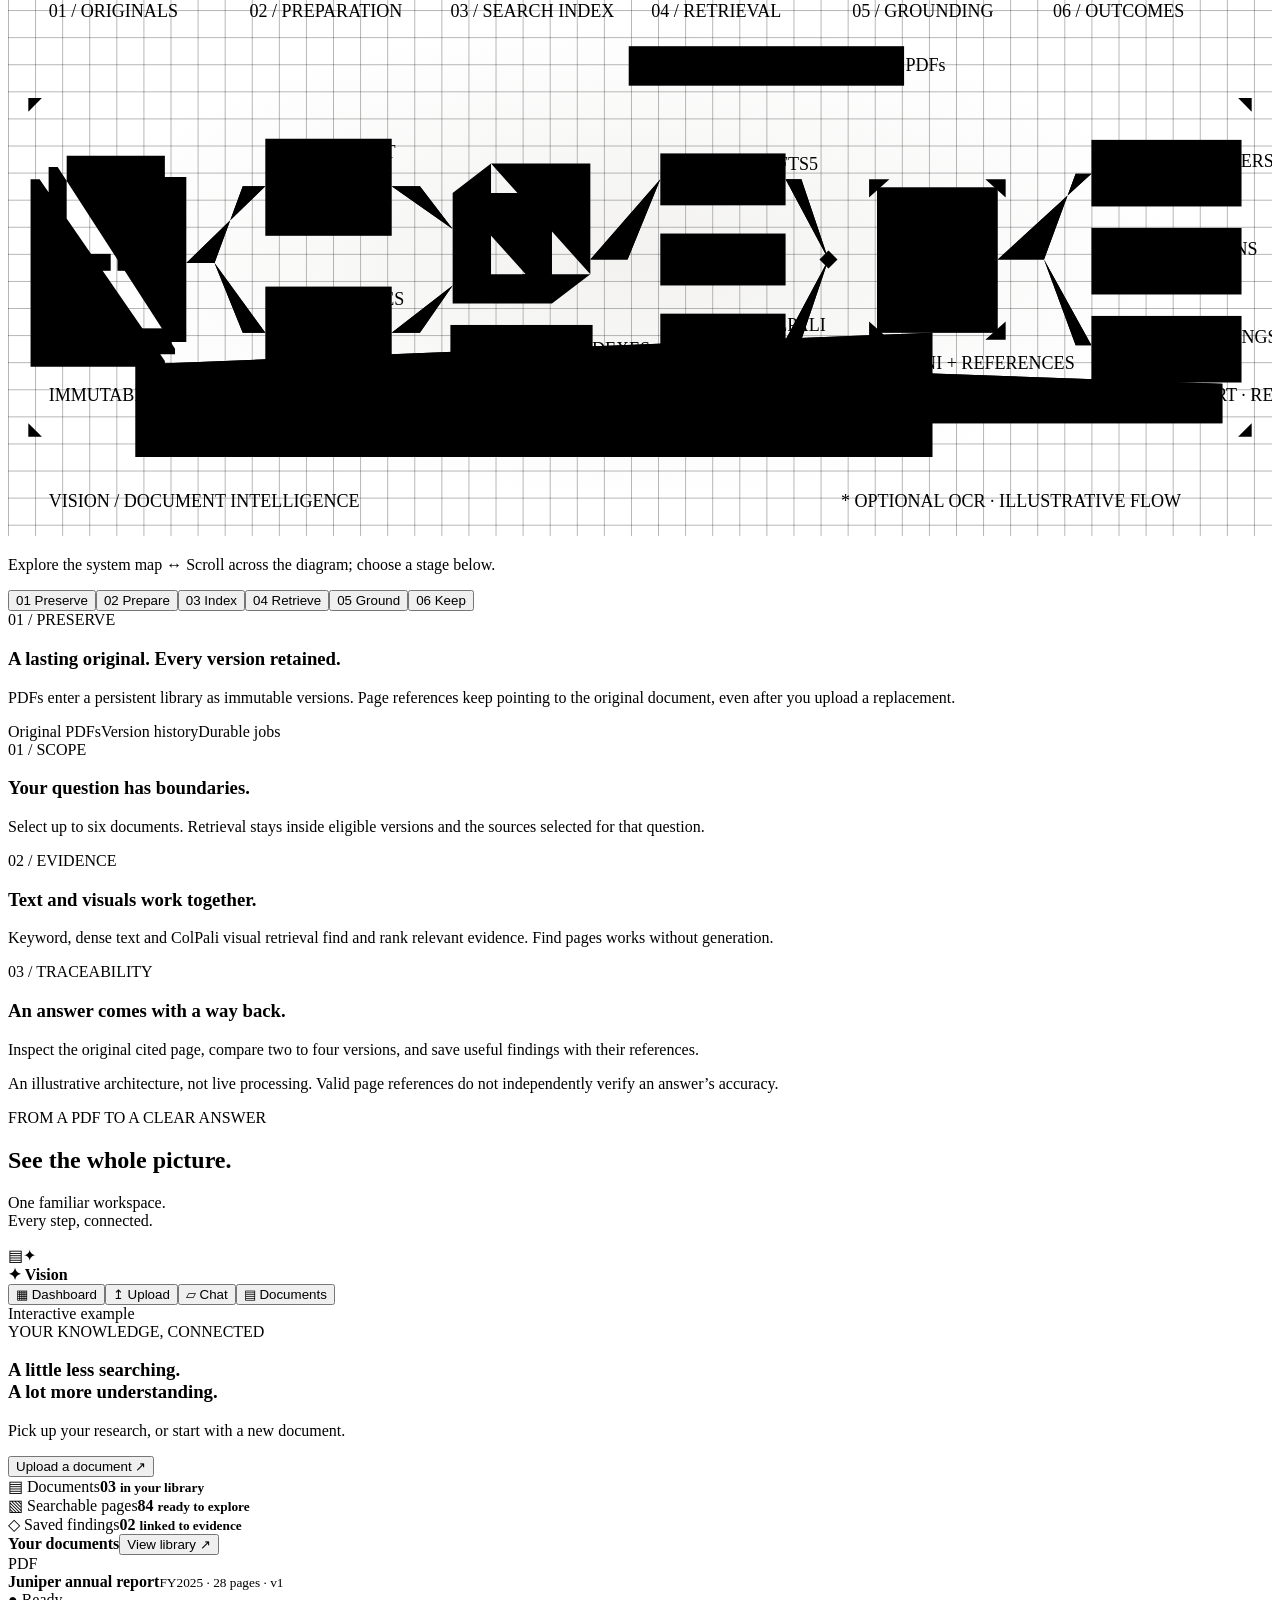
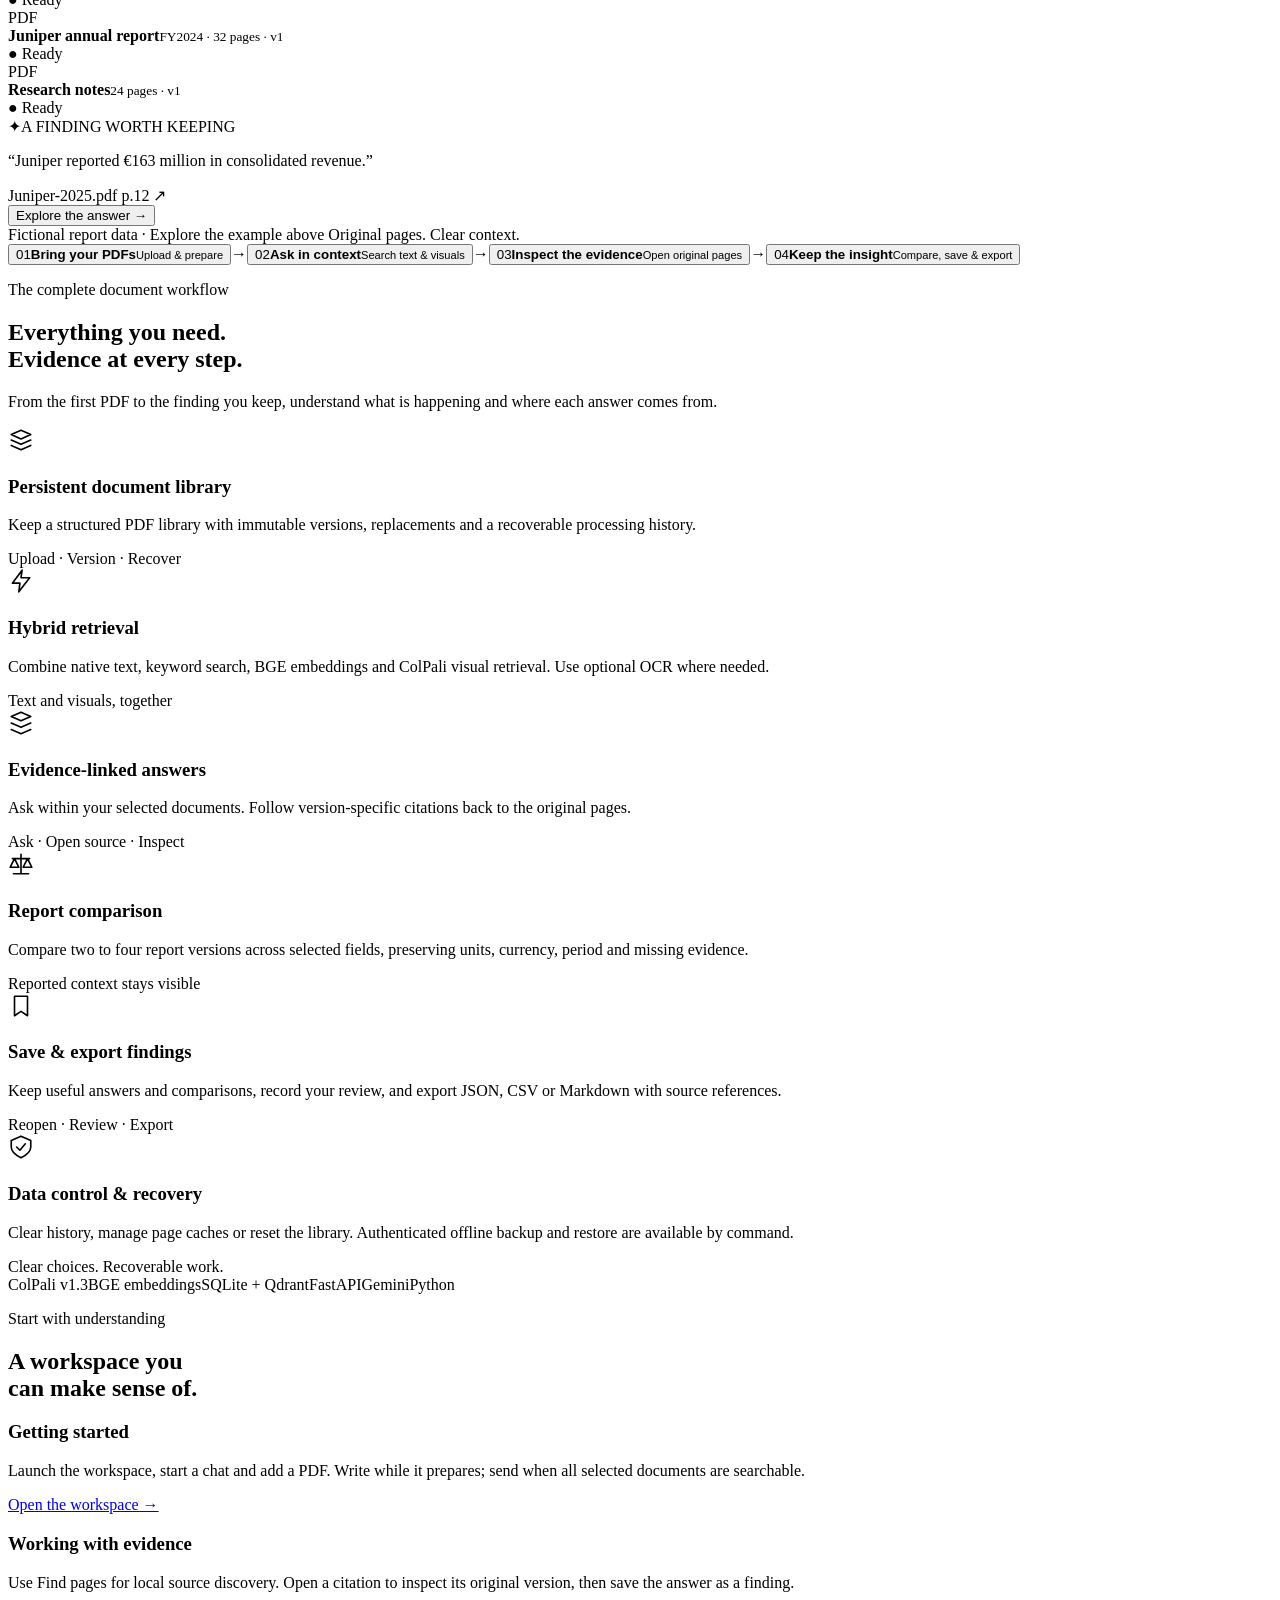
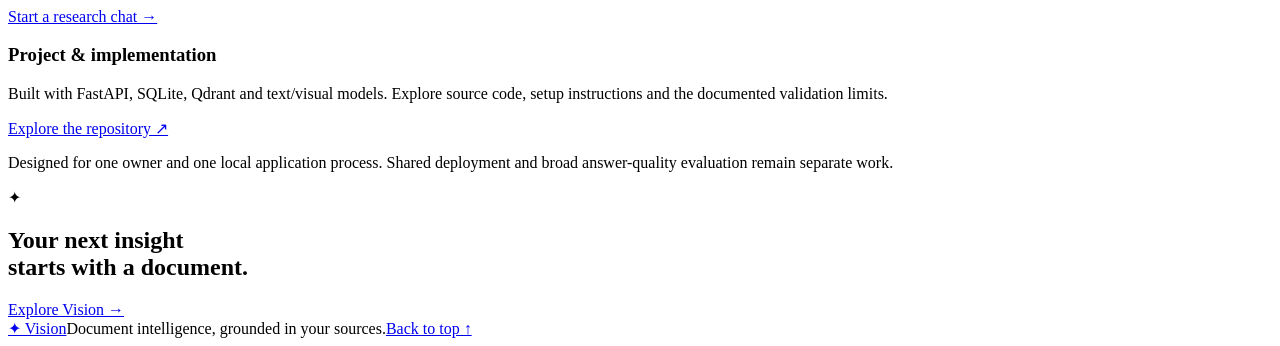
==== commit 198f24ec: "Add an original source-to-answer simulation to the landing hero" ====
--- a/src/vision_rag/static/landing.html
+++ b/src/vision_rag/static/landing.html
@@ -13,6 +13,8 @@
     <script src="/static/landing.js" defer></script>
     <link rel="stylesheet" href="/static/wireframe.css">
     <link rel="stylesheet" href="/static/charcoal.css">
+    <link rel="stylesheet" href="/static/hero-simulation.css">
+    <script src="/static/hero-simulation.js" defer></script>
     <script src="/static/wireframe.js" defer></script>
 </head>
 <body>
@@ -31,6 +33,15 @@
                 <p class="hero-description">Your reports, research and ideas. One connected workspace.<br> Ask questions, compare documents, and follow every answer back to the page.</p>
                 <div class="hero-actions"><a class="button primary" href="/workspace">Explore Vision <span aria-hidden="true">→</span></a><a class="button secondary" href="https://github.com/saubhagya7dev/Vision---Document-Intelligence-RAG-pipeline" target="_blank" rel="noopener noreferrer"><svg aria-hidden="true" width="17" height="17" viewBox="0 0 24 24" fill="none" stroke="currentColor" stroke-width="1.6"><path d="m8 5-7 7 7 7M16 5l7 7-7 7M14 3l-4 18"/></svg> View on GitHub</a></div>
                 <p class="hero-note"><span>PDFs, tables &amp; charts</span><i>·</i><span>Text + visual search</span><i>·</i><span>Original-page citations</span></p>
+            </div>
+            <div class="hero-simulation" id="hero-simulation" data-running="false" aria-label="Illustrative document-to-answer simulation using fictional Juniper report data">
+                <div class="hero-sim-heading"><span>AN ORIGINAL PAGE. AN ANSWER YOU CAN TRACE.</span><button type="button" id="hero-motion" hidden>Pause simulation</button></div>
+                <div class="hero-sim-content">
+                    <div class="hero-document-stack"><span class="hero-sheet-back" aria-hidden="true"></span><div class="hero-sample-paper"><span>JUNIPER</span><small>ANNUAL REPORT / FY2025</small><hr><h3>Financial performance</h3><p>Consolidated results</p><table><tr><th>Metric</th><th>FY2025</th></tr><tr><td>Revenue</td><td>€163 million</td></tr></table><div class="hero-paper-lines" aria-hidden="true"></div><span class="hero-page-number">12</span><i class="hero-page-scan" aria-hidden="true"></i></div><span class="hero-document-label">Juniper-2025.pdf / v1</span></div>
+                    <div class="hero-signal-wrap"><svg viewBox="0 0 360 190" aria-hidden="true" class="hero-signal-map"><defs><pattern id="hero-signal-grid" width="20" height="20" patternUnits="userSpaceOnUse"><path d="M20 0H0V20"/></pattern></defs><rect width="360" height="190" fill="url(#hero-signal-grid)" class="hero-map-grid"/><g class="hero-map-guides"><path d="M0 95H360M70 20V170M290 20V170" stroke-dasharray="2 8"/></g><path d="M0 95H45L90 55H135" class="hero-map-line"/><path d="M0 95H45L90 55H135" class="hero-map-packet"/><path d="M45 95L90 135H135" class="hero-map-line"/><path d="M45 95L90 135H135" class="hero-map-packet"/><path d="M225 55H265L310 95H360" class="hero-map-line"/><path d="M225 55H265L310 95H360" class="hero-map-packet"/><path d="M225 135H265L310 95" class="hero-map-line"/><path d="M225 135H265L310 95" class="hero-map-packet"/><g class="hero-map-core"><path d="M135 60H205V140H135ZM135 60l20-18h70v80l-20 18M205 60l20-18M155 42v80h70M135 140l20-18"/><path d="M149 60V140M135 76H205M149 60l20-18M205 76l20-18"/><path d="M163 60V140M135 92H205M163 60l20-18M205 92l20-18"/><path d="M177 60V140M135 108H205M177 60l20-18M205 108l20-18"/><path d="M191 60V140M135 124H205M191 60l20-18M205 124l20-18"/><rect x="143" y="68" width="7" height="7" class="hero-token" style="--token-delay:0.0s"/><rect x="171" y="84" width="7" height="7" class="hero-token" style="--token-delay:0.6s"/><rect x="185" y="116" width="7" height="7" class="hero-token" style="--token-delay:1.2s"/><rect x="157" y="100" width="7" height="7" class="hero-token" style="--token-delay:1.7999999999999998s"/><rect x="210" y="51" width="7" height="7" class="hero-token" style="--token-delay:2.4s"/></g><text x="82" y="32">TEXT</text><text x="72" y="167">VISUALS</text><text x="234" y="32">RETRIEVE</text><text x="234" y="167">CITE</text></svg><span class="hero-map-label">TEXT + VISUAL EVIDENCE</span></div>
+                    <div class="hero-sample-answer"><span class="hero-sample-question">What revenue did Juniper report?</span><div class="hero-answer-brand"><span aria-hidden="true">✦</span> Vision</div><p><strong>€163 million</strong> in consolidated revenue for FY2025. <span class="hero-sim-cite">[1]</span></p><span class="hero-sim-reference">▤ Original page 12 <span>Version 1 ↗</span></span><a href="#how-it-works">Explore the product example →</a></div>
+                </div>
+                <div class="hero-sim-caption"><span>Fictional example · Motion illustrates the flow</span><span>Selected sources → relevant evidence → cited answer</span></div>
             </div>
         </section>
 
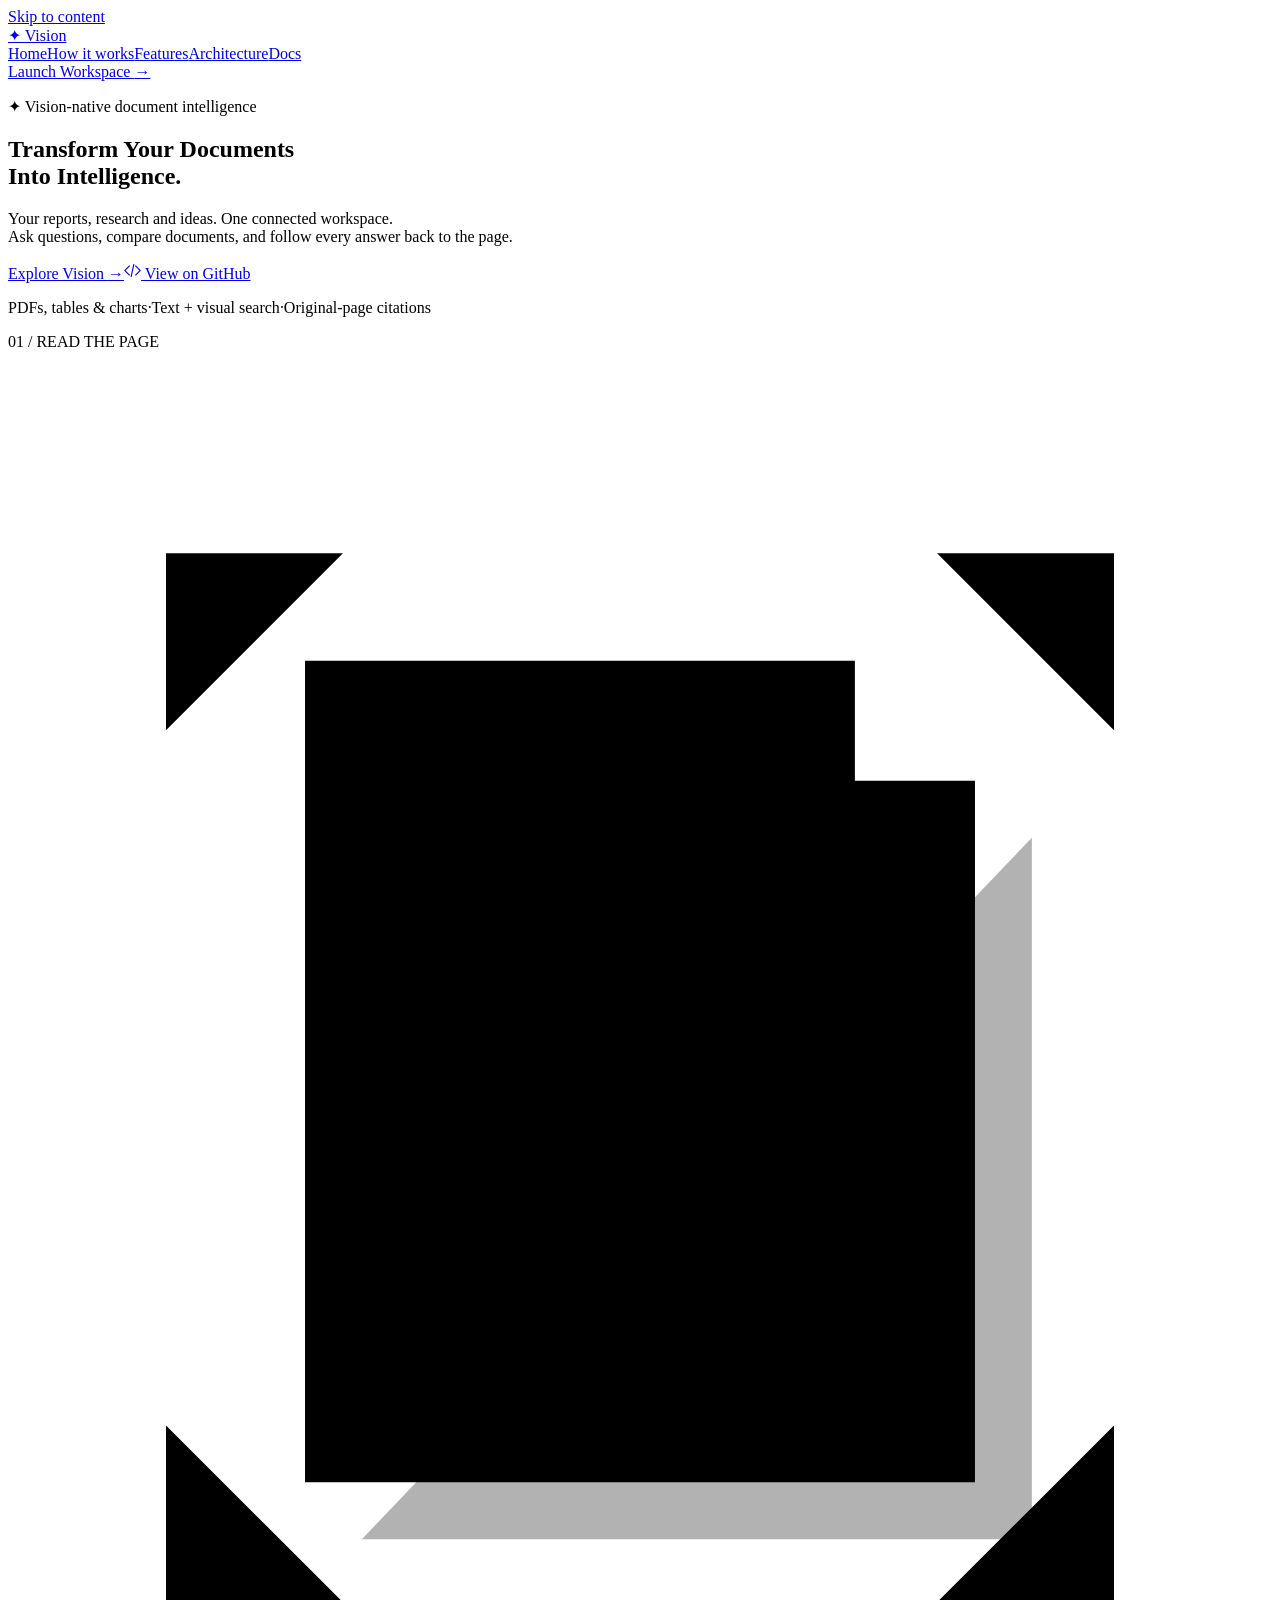
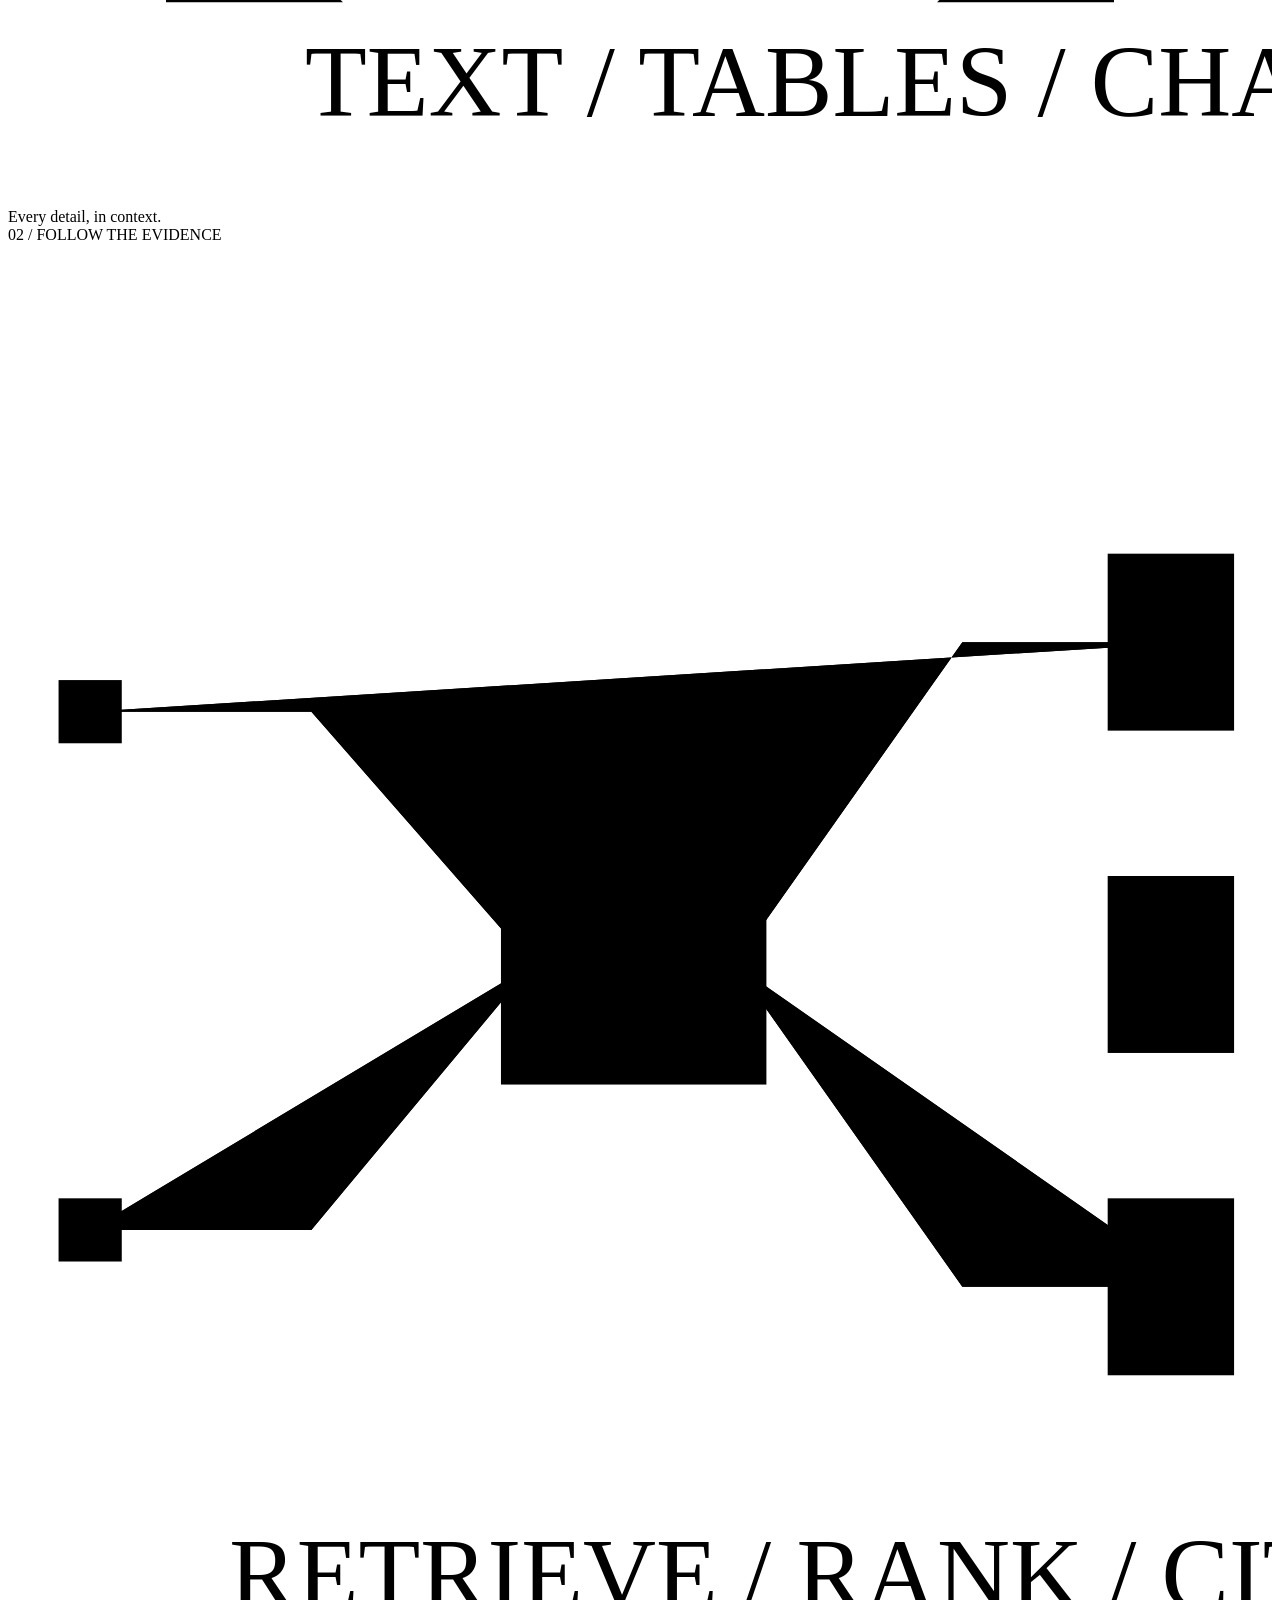
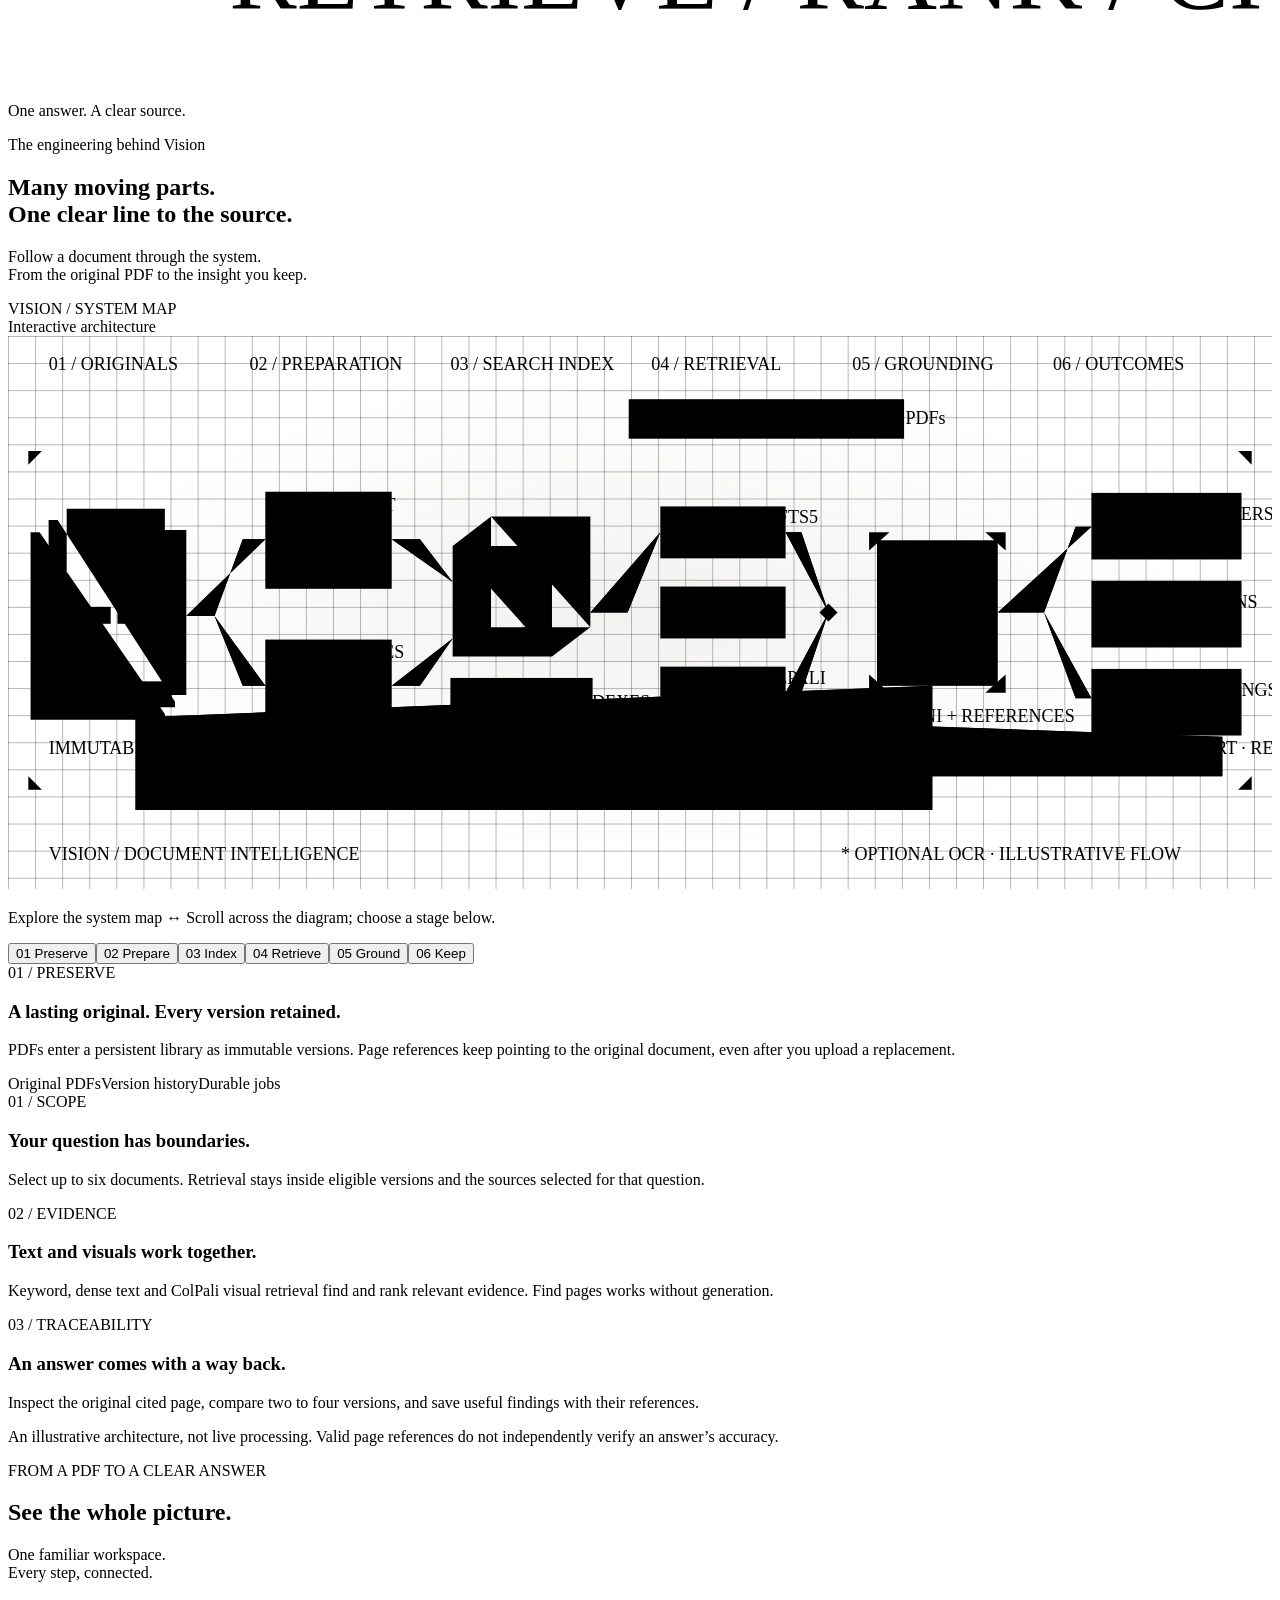
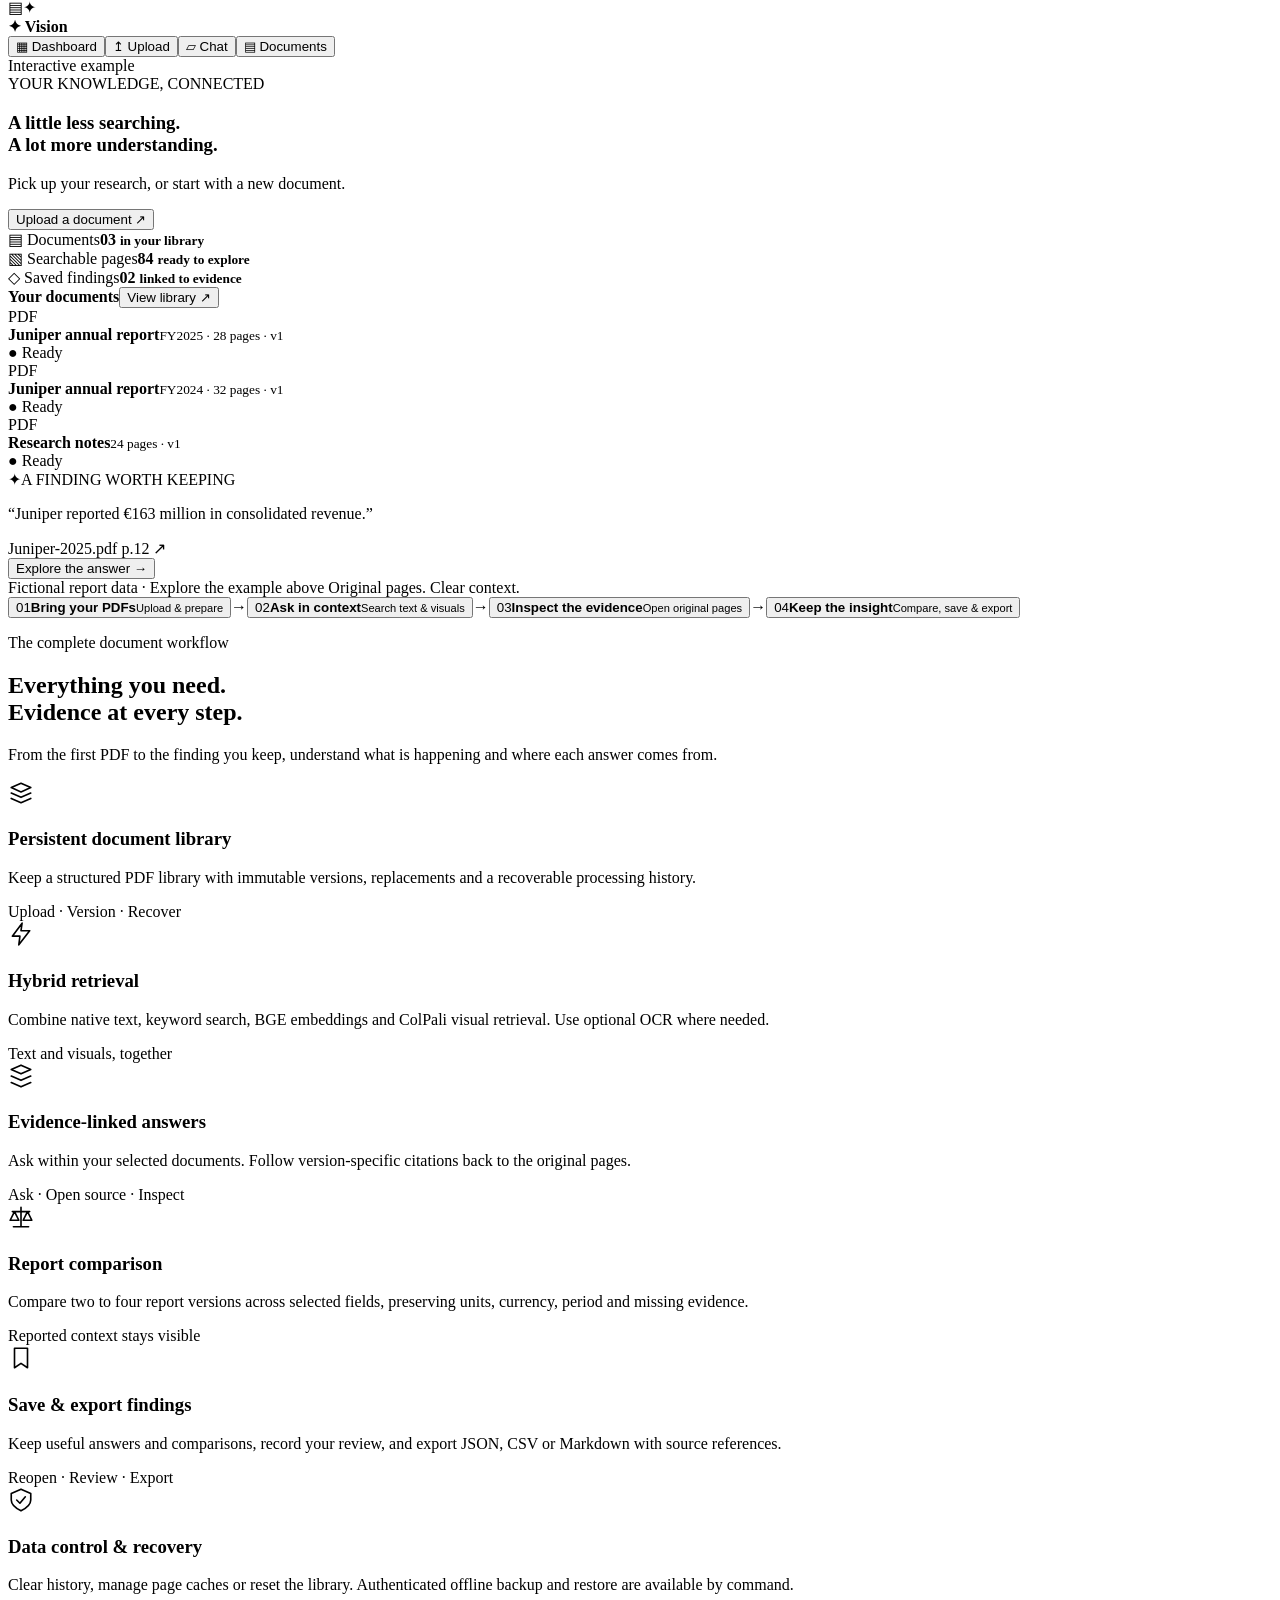
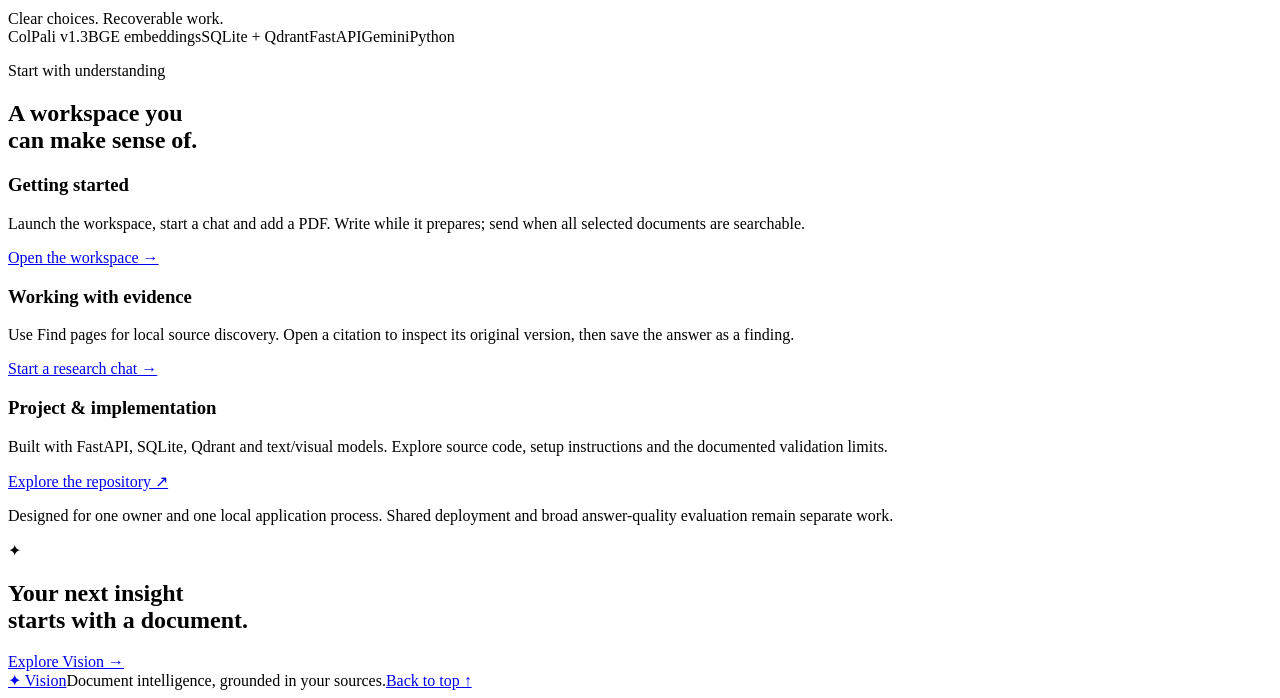
==== commit d84a276d: "Replace below-hero scene with small flanking document and retrieval animations" ====
--- a/src/vision_rag/static/landing.html
+++ b/src/vision_rag/static/landing.html
@@ -34,14 +34,18 @@
                 <div class="hero-actions"><a class="button primary" href="/workspace">Explore Vision <span aria-hidden="true">→</span></a><a class="button secondary" href="https://github.com/saubhagya7dev/Vision---Document-Intelligence-RAG-pipeline" target="_blank" rel="noopener noreferrer"><svg aria-hidden="true" width="17" height="17" viewBox="0 0 24 24" fill="none" stroke="currentColor" stroke-width="1.6"><path d="m8 5-7 7 7 7M16 5l7 7-7 7M14 3l-4 18"/></svg> View on GitHub</a></div>
                 <p class="hero-note"><span>PDFs, tables &amp; charts</span><i>·</i><span>Text + visual search</span><i>·</i><span>Original-page citations</span></p>
             </div>
-            <div class="hero-simulation" id="hero-simulation" data-running="false" aria-label="Illustrative document-to-answer simulation using fictional Juniper report data">
-                <div class="hero-sim-heading"><span>AN ORIGINAL PAGE. AN ANSWER YOU CAN TRACE.</span><button type="button" id="hero-motion" hidden>Pause simulation</button></div>
-                <div class="hero-sim-content">
-                    <div class="hero-document-stack"><span class="hero-sheet-back" aria-hidden="true"></span><div class="hero-sample-paper"><span>JUNIPER</span><small>ANNUAL REPORT / FY2025</small><hr><h3>Financial performance</h3><p>Consolidated results</p><table><tr><th>Metric</th><th>FY2025</th></tr><tr><td>Revenue</td><td>€163 million</td></tr></table><div class="hero-paper-lines" aria-hidden="true"></div><span class="hero-page-number">12</span><i class="hero-page-scan" aria-hidden="true"></i></div><span class="hero-document-label">Juniper-2025.pdf / v1</span></div>
-                    <div class="hero-signal-wrap"><svg viewBox="0 0 360 190" aria-hidden="true" class="hero-signal-map"><defs><pattern id="hero-signal-grid" width="20" height="20" patternUnits="userSpaceOnUse"><path d="M20 0H0V20"/></pattern></defs><rect width="360" height="190" fill="url(#hero-signal-grid)" class="hero-map-grid"/><g class="hero-map-guides"><path d="M0 95H360M70 20V170M290 20V170" stroke-dasharray="2 8"/></g><path d="M0 95H45L90 55H135" class="hero-map-line"/><path d="M0 95H45L90 55H135" class="hero-map-packet"/><path d="M45 95L90 135H135" class="hero-map-line"/><path d="M45 95L90 135H135" class="hero-map-packet"/><path d="M225 55H265L310 95H360" class="hero-map-line"/><path d="M225 55H265L310 95H360" class="hero-map-packet"/><path d="M225 135H265L310 95" class="hero-map-line"/><path d="M225 135H265L310 95" class="hero-map-packet"/><g class="hero-map-core"><path d="M135 60H205V140H135ZM135 60l20-18h70v80l-20 18M205 60l20-18M155 42v80h70M135 140l20-18"/><path d="M149 60V140M135 76H205M149 60l20-18M205 76l20-18"/><path d="M163 60V140M135 92H205M163 60l20-18M205 92l20-18"/><path d="M177 60V140M135 108H205M177 60l20-18M205 108l20-18"/><path d="M191 60V140M135 124H205M191 60l20-18M205 124l20-18"/><rect x="143" y="68" width="7" height="7" class="hero-token" style="--token-delay:0.0s"/><rect x="171" y="84" width="7" height="7" class="hero-token" style="--token-delay:0.6s"/><rect x="185" y="116" width="7" height="7" class="hero-token" style="--token-delay:1.2s"/><rect x="157" y="100" width="7" height="7" class="hero-token" style="--token-delay:1.7999999999999998s"/><rect x="210" y="51" width="7" height="7" class="hero-token" style="--token-delay:2.4s"/></g><text x="82" y="32">TEXT</text><text x="72" y="167">VISUALS</text><text x="234" y="32">RETRIEVE</text><text x="234" y="167">CITE</text></svg><span class="hero-map-label">TEXT + VISUAL EVIDENCE</span></div>
-                    <div class="hero-sample-answer"><span class="hero-sample-question">What revenue did Juniper report?</span><div class="hero-answer-brand"><span aria-hidden="true">✦</span> Vision</div><p><strong>€163 million</strong> in consolidated revenue for FY2025. <span class="hero-sim-cite">[1]</span></p><span class="hero-sim-reference">▤ Original page 12 <span>Version 1 ↗</span></span><a href="#how-it-works">Explore the product example →</a></div>
+            <div class="hero-simulation hero-flanks" id="hero-simulation" data-running="false" aria-label="Decorative document retrieval simulation">
+                <div class="hero-orbit hero-orbit-left" aria-hidden="true">
+                    <span class="orbit-caption">01 / READ THE PAGE</span>
+                    <svg viewBox="0 0 200 230"><g class="orbit-guides"><path d="M0 30H200M0 200H200M20 0V230M180 0V230" stroke-dasharray="2 7"/></g><g class="orbit-page"><path d="M47 49H134L153 68V179H47ZM134 49V68H153M59 85H111M59 93H139M59 101H131M59 145H139M59 153H119"/><path d="M59 113H139V134H59ZM85 113V134M111 113V134M59 124H139"/><path d="M38 40H125M38 40V170M56 188H162V77" opacity=".3"/></g><path class="hero-page-scan" d="M35 73H164"/><g class="orbit-corners"><path d="M25 60V32H53M147 32H175V60M25 170V198H53M147 198H175V170"/></g><rect class="hero-token" x="108" y="117" width="6" height="6"/><text x="47" y="216">TEXT / TABLES / CHARTS</text></svg>
+                    <span class="orbit-footnote">Every detail, in context.</span>
                 </div>
-                <div class="hero-sim-caption"><span>Fictional example · Motion illustrates the flow</span><span>Selected sources → relevant evidence → cited answer</span></div>
+                <div class="hero-orbit hero-orbit-right" aria-hidden="true">
+                    <span class="orbit-caption">02 / FOLLOW THE EVIDENCE</span>
+                    <svg viewBox="0 0 200 230"><g class="orbit-guides"><path d="M0 30H200M0 200H200M20 0V230M180 0V230" stroke-dasharray="2 7"/></g><path class="hero-map-line" d="M13 74H48L83 114H115L151 63H188M13 156H48L83 114M115 114L151 165H188M115 114H188"/><path class="hero-map-packet" d="M13 74H48L83 114H115L151 63H188M13 156H48L83 114M115 114L151 165H188"/><g class="orbit-nodes"><rect x="8" y="69" width="10" height="10"/><rect x="8" y="151" width="10" height="10"/><rect x="78" y="95" width="42" height="38"/><path d="M89 105H109M89 113H109M89 121H102"/><rect x="174" y="49" width="20" height="28"/><rect x="174" y="100" width="20" height="28"/><rect x="174" y="151" width="20" height="28"/></g><rect class="hero-token" x="94" y="109" width="8" height="8"/><text x="35" y="216">RETRIEVE / RANK / CITE</text></svg>
+                    <span class="orbit-footnote">One answer. A clear source.</span>
+                </div>
+                <button type="button" id="hero-motion" hidden>Pause motion</button>
             </div>
         </section>
 
